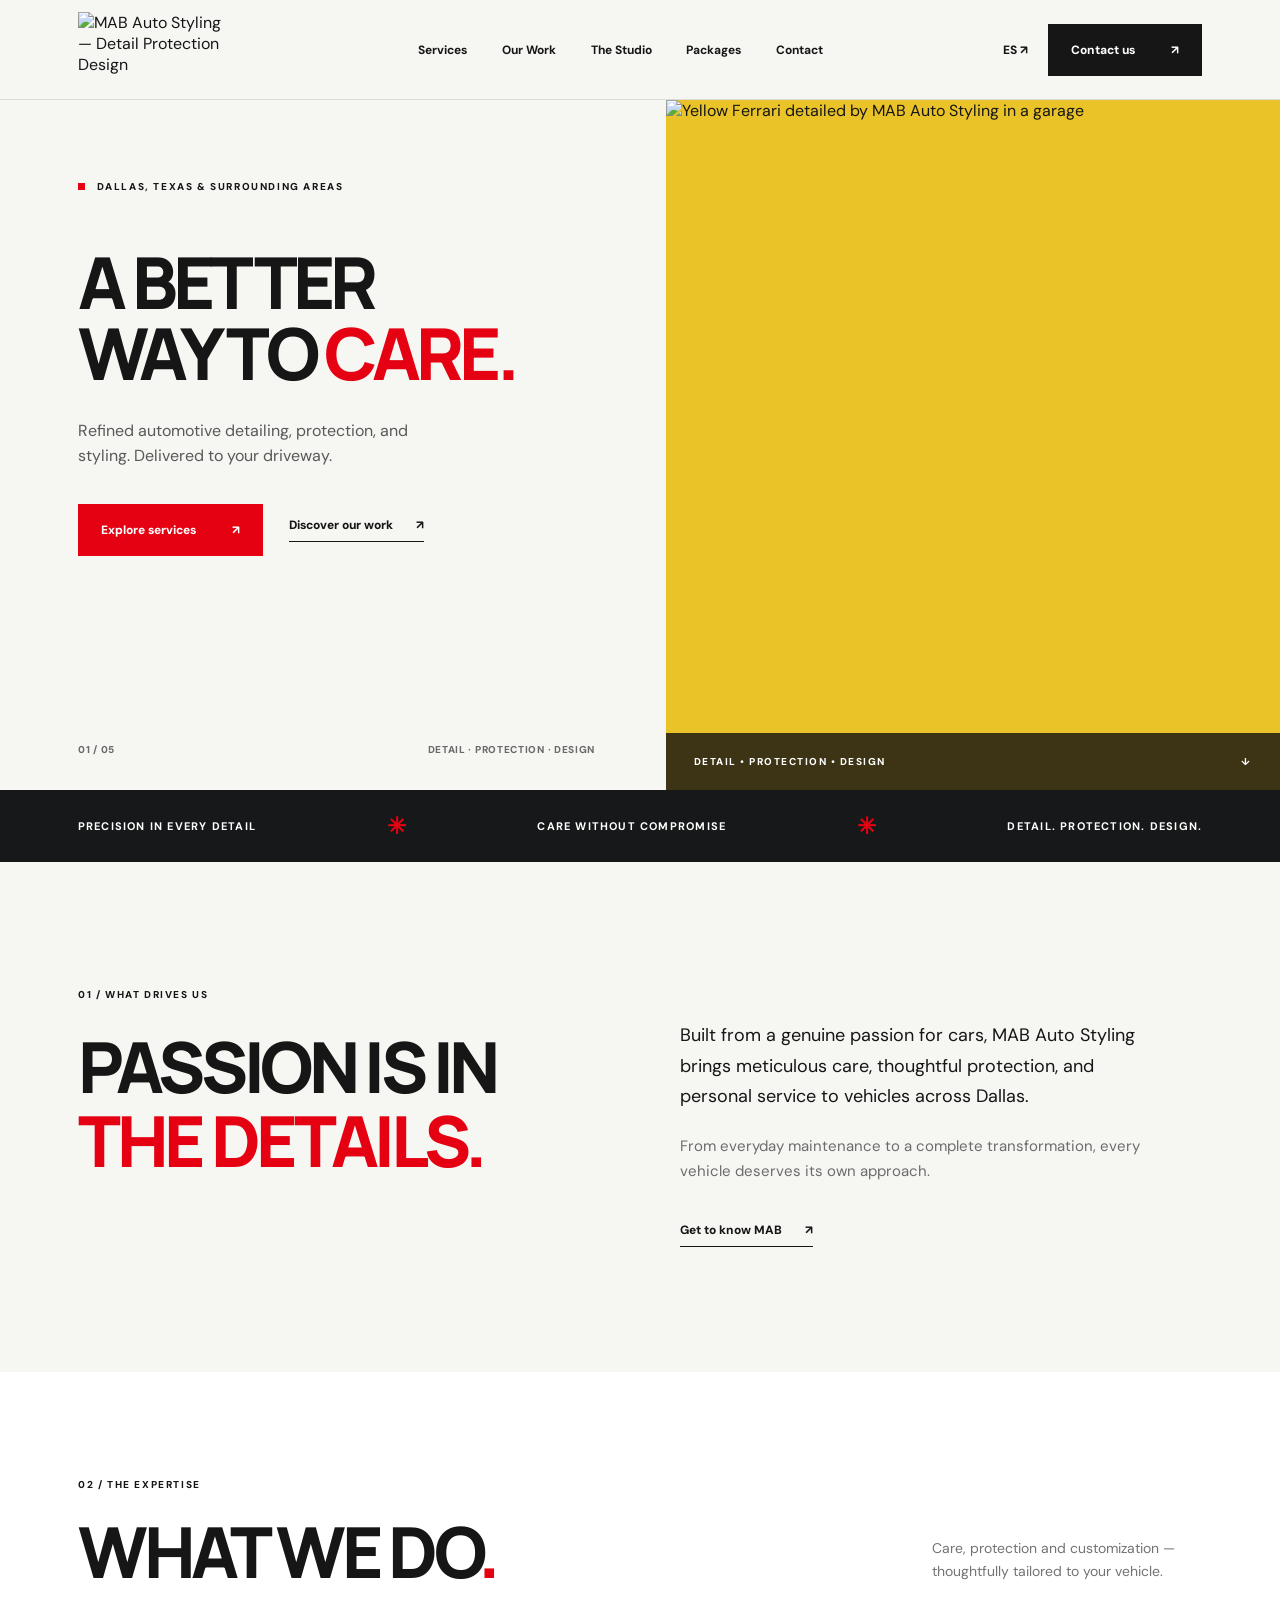
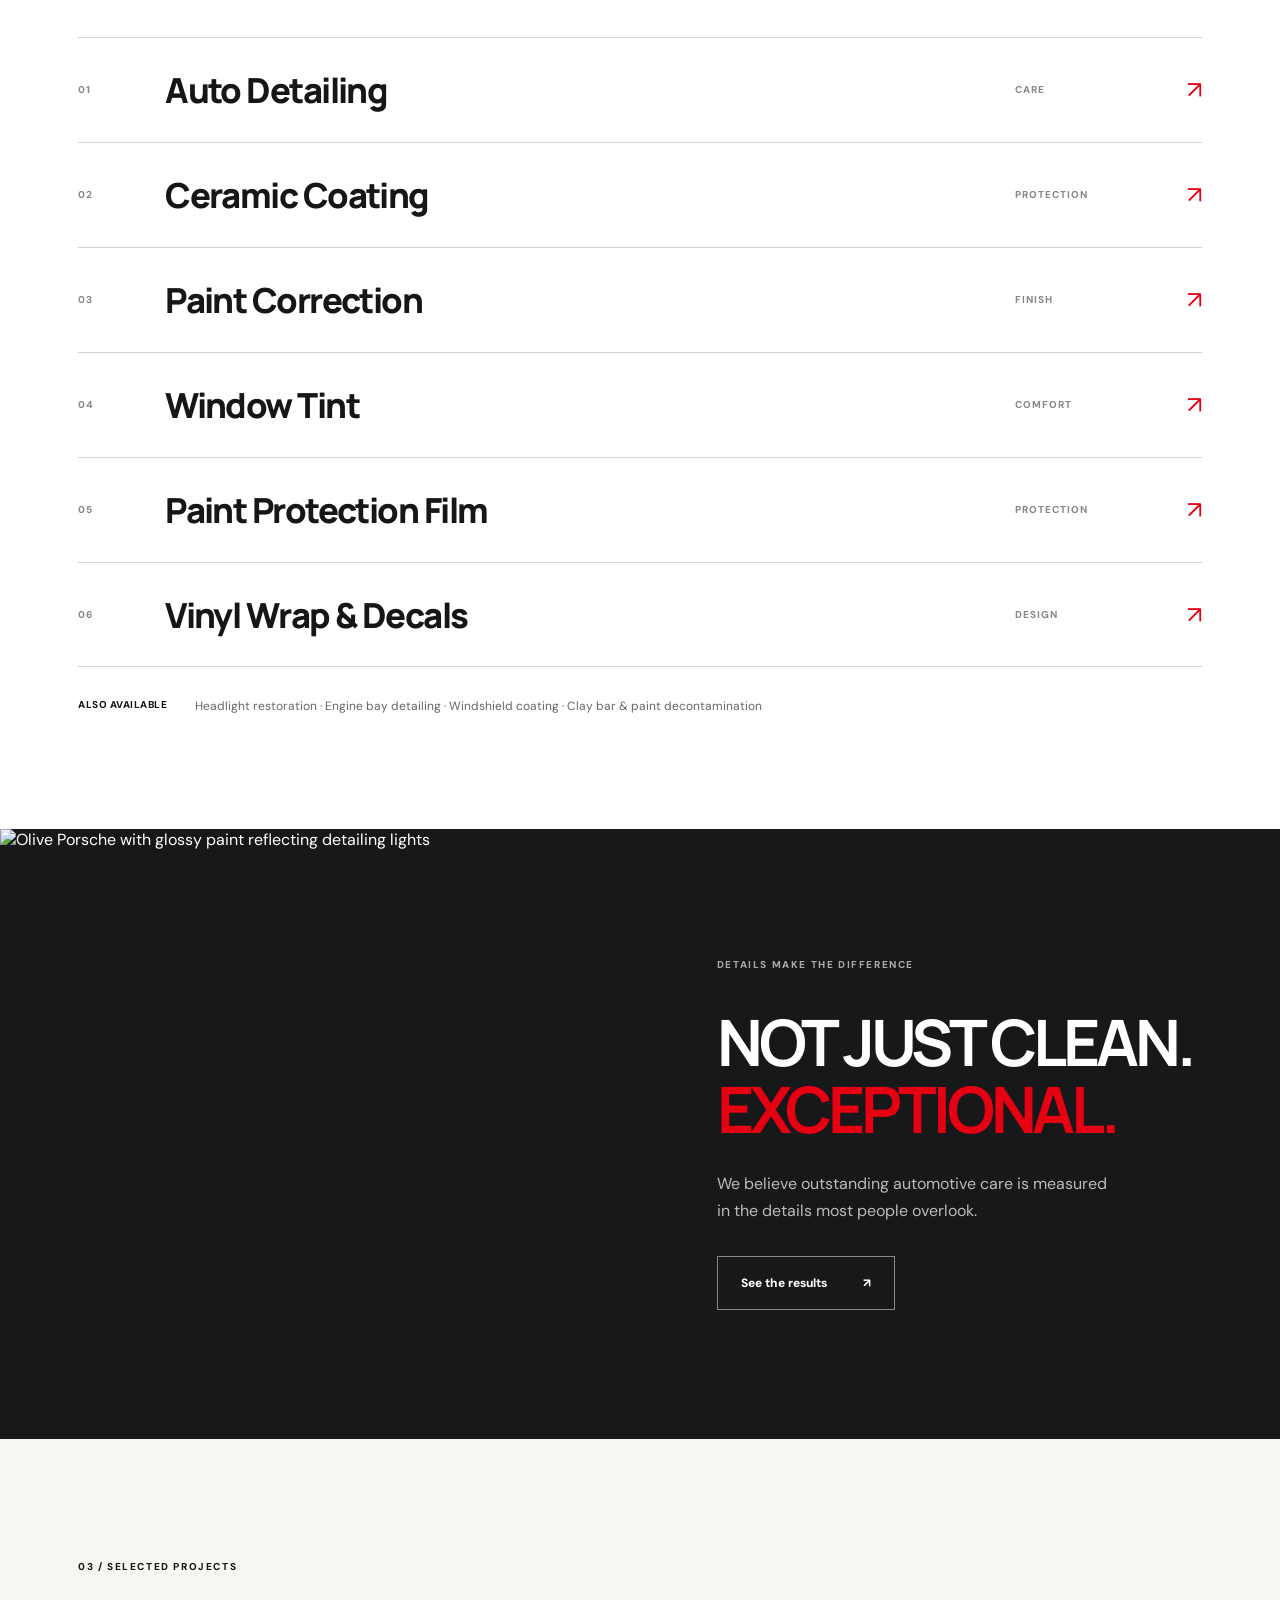
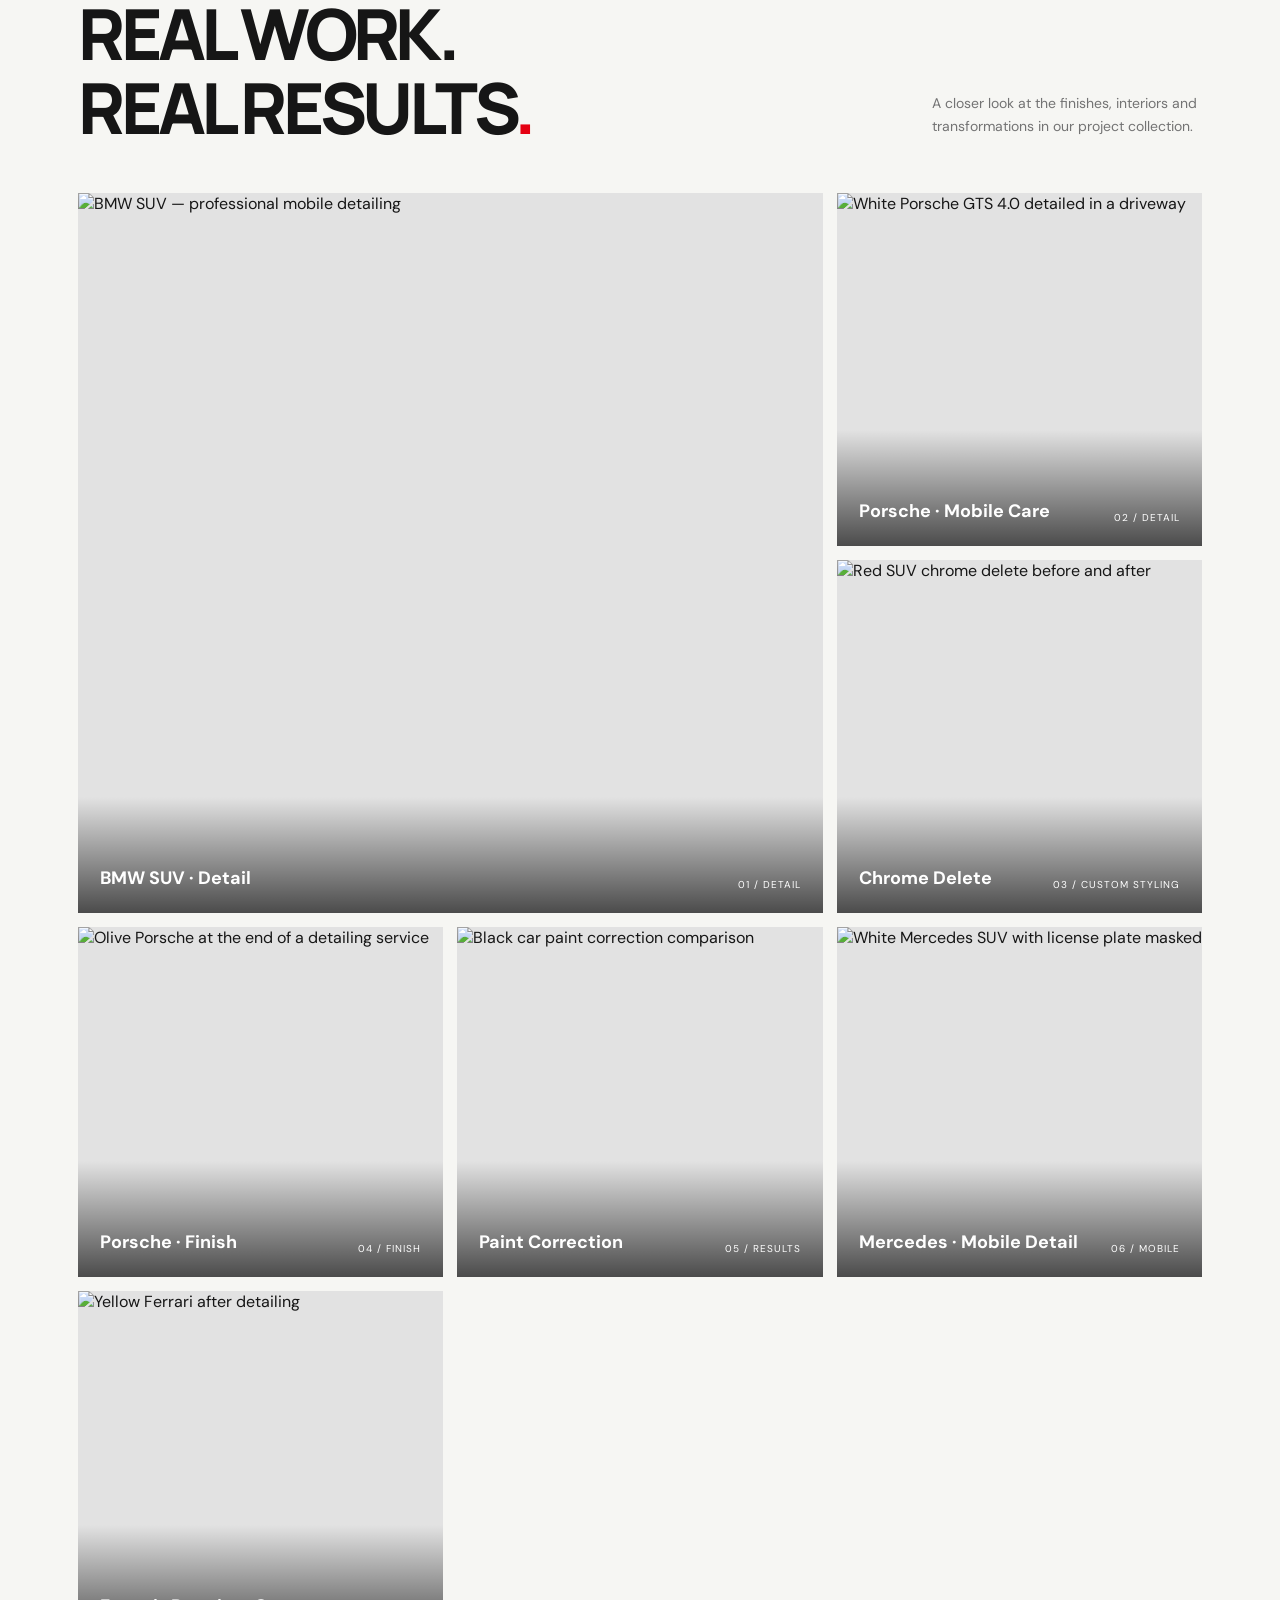
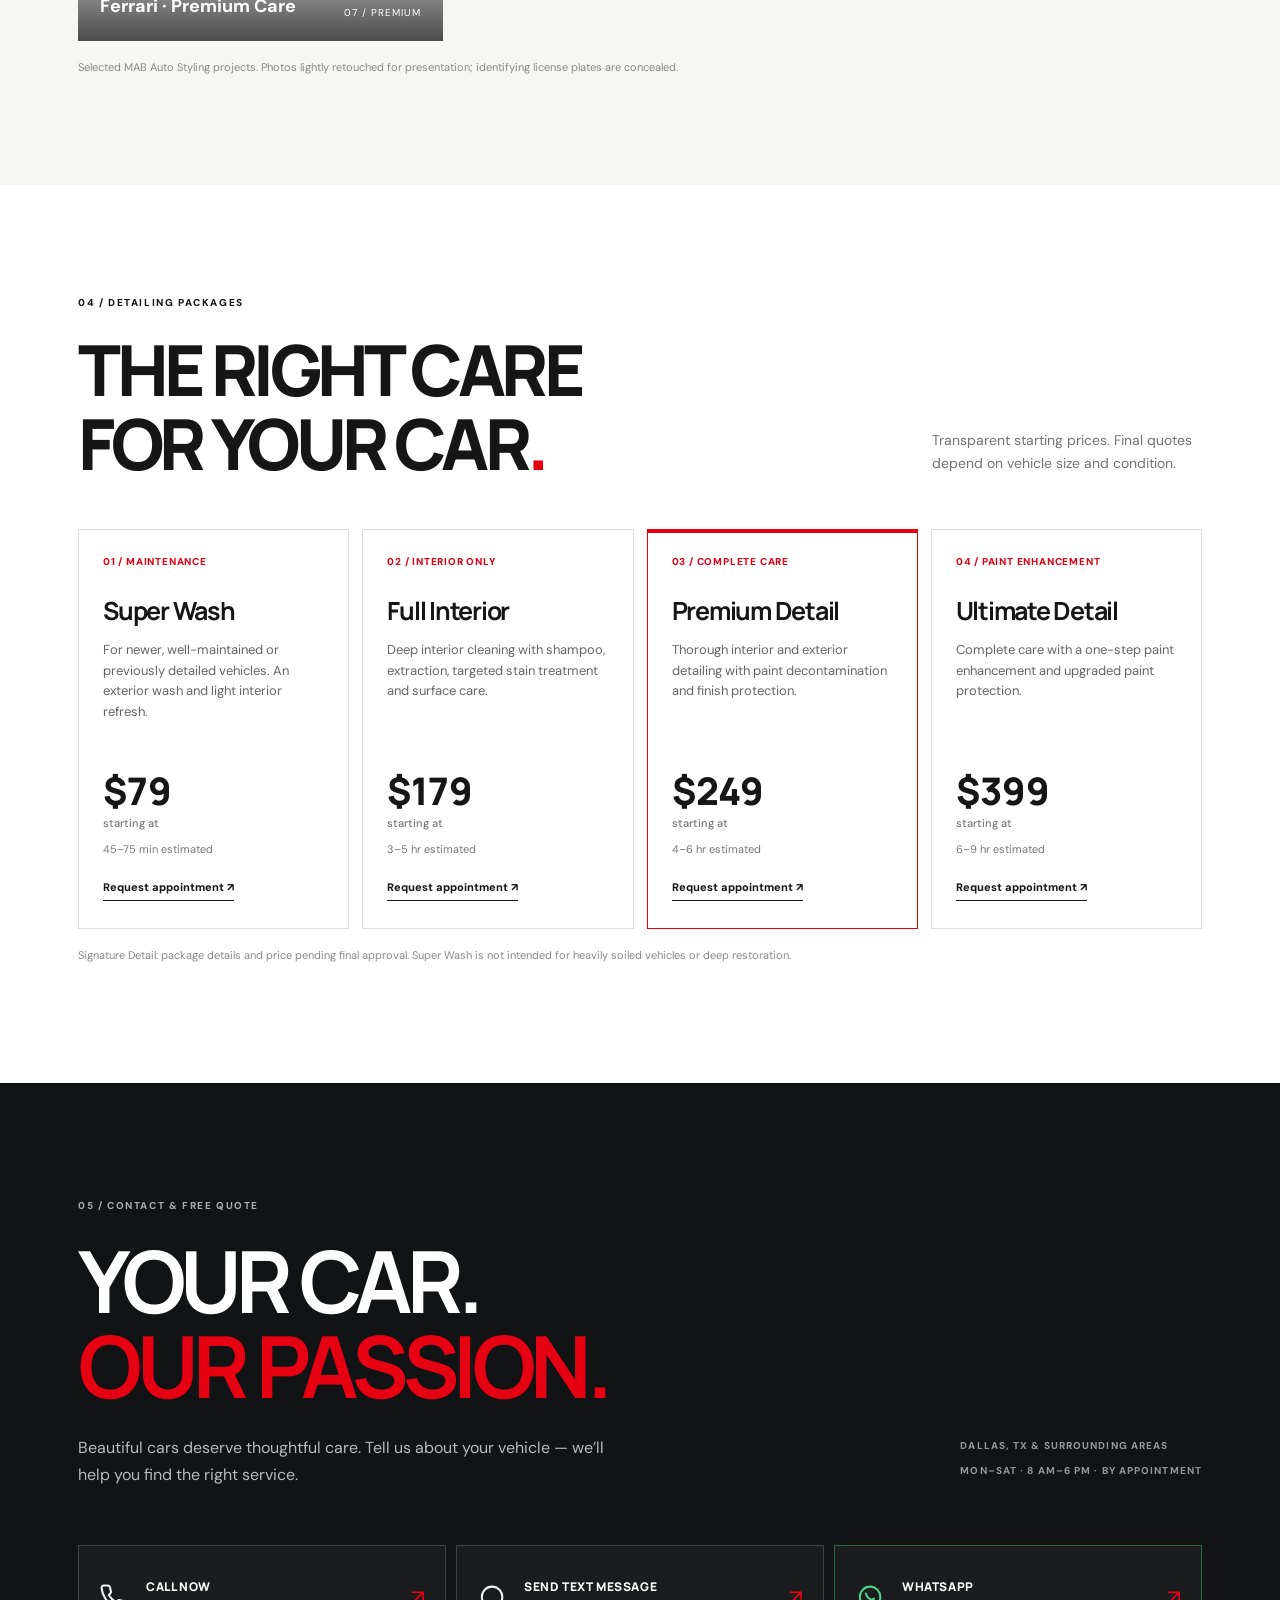
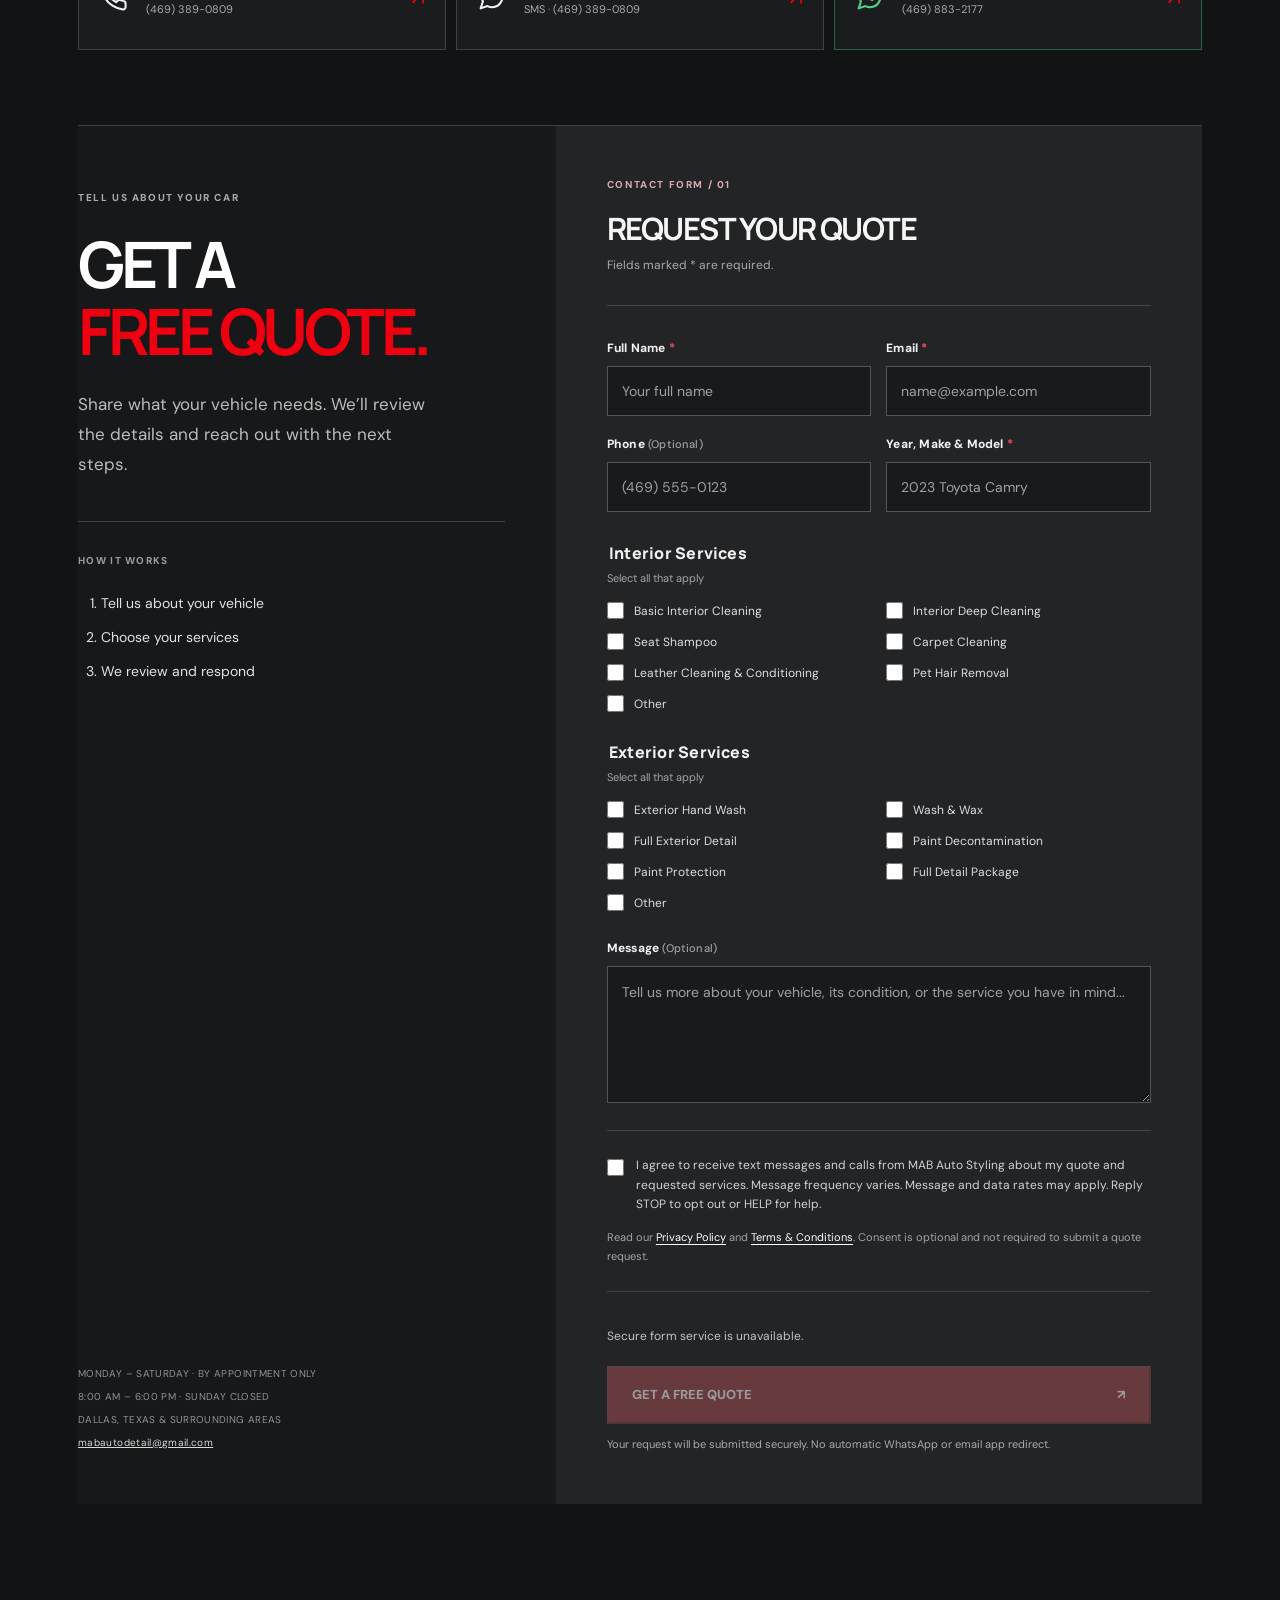
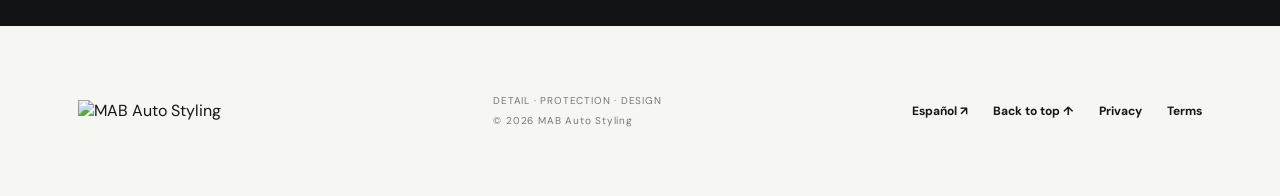
==== index.html @ 21d381a7 "Add files via upload" ====
<!DOCTYPE html>

<html lang="en">
<head>
<meta charset="utf-8"/><meta content="width=device-width,initial-scale=1" name="viewport"/>
<meta content="#f6f6f3" name="theme-color"/><meta content="Premium mobile auto detailing, ceramic coating, paint correction and automotive styling in Dallas, TX. Request a free quote from MAB Auto Styling." name="description"/>
<title>MAB Auto Styling | Mobile Auto Detailing &amp; Styling in Dallas</title>
<link href="assets/branding/mab-dark.png" rel="icon"/><link href="styles.css" rel="stylesheet"/><script defer="" src="main.js"></script>
</head>
<body>
<a class="skip-link" href="#main">Skip to content</a>

<header class="site-header" id="top"><a aria-label="MAB Auto Styling Home" class="brand" href="index.html"><img alt="MAB Auto Styling — Detail Protection Design" src="assets/branding/mab-dark.png"/></a>
<nav aria-label="Main navigation" class="desktop-nav"><a href="#services">Services</a><a href="#work">Our Work</a><a href="#about">The Studio</a><a href="#packages">Packages</a><a href="#contact">Contact</a></nav>
<div class="header-actions"><a aria-label="Ver resumen en español" class="language" href="es.html" lang="es">ES <span aria-hidden="true">↗</span></a><a class="button button-dark header-cta" href="#contact" rel="noopener" target="_blank">Contact us <span>↗</span></a><button aria-controls="mobile-menu" aria-expanded="false" aria-label="Open navigation" class="menu-toggle"><span></span><span></span></button></div>
</header>
<nav aria-label="Mobile navigation" class="mobile-nav" hidden="" id="mobile-menu"><a href="#services">Services</a><a href="#work">Our Work</a><a href="#about">The Studio</a><a href="#packages">Packages</a><a href="es.html">Español</a><a href="#contact">Contact</a></nav>
<main id="main">
<section aria-labelledby="hero-title" class="hero"><div class="hero-copy"><p class="eyebrow"><span class="red-square"></span> DALLAS, TEXAS &amp; SURROUNDING AREAS</p><h1 id="hero-title">A BETTER<br/>WAY TO <em>CARE.</em></h1><p class="hero-subtitle">Refined automotive detailing, protection, and styling. Delivered to your driveway.</p><div class="hero-buttons"><a class="button button-red" href="#services">Explore services <span>↗</span></a><a class="text-link" href="#work">Discover our work <span>↗</span></a></div><div class="hero-bottom"><span>01 / 05</span><span>DETAIL · PROTECTION · DESIGN</span></div></div><div class="hero-photo" style="background:#eac329"><img alt="Yellow Ferrari detailed by MAB Auto Styling in a garage" fetchpriority="high" src="assets/portfolio/ferrari-yellow.webp"/><div class="hero-image-label"><span>DETAIL • PROTECTION • DESIGN</span><span>↓</span></div></div></section>
<div aria-label="Detail, Protection, Design" class="marquee"><span>PRECISION IN EVERY DETAIL</span><span class="marquee-dot">✳</span><span>CARE WITHOUT COMPROMISE</span><span class="marquee-dot">✳</span><span>DETAIL. PROTECTION. DESIGN.</span></div>
<section class="intro section-container" id="about"><div><p class="eyebrow">01 / WHAT DRIVES US</p><h2>PASSION IS IN<br/><em>THE DETAILS.</em></h2></div><div class="intro-right"><p>Built from a genuine passion for cars, MAB Auto Styling brings meticulous care, thoughtful protection, and personal service to vehicles across Dallas.</p><p>From everyday maintenance to a complete transformation, every vehicle deserves its own approach.</p><a class="underlined-link" href="#contact">Get to know MAB <span>↗</span></a></div></section>
<section class="services section-container" id="services"><div class="section-heading"><div><p class="eyebrow">02 / THE EXPERTISE</p><h2>WHAT WE DO<span class="red-period">.</span></h2></div><p>Care, protection and customization — thoughtfully tailored to your vehicle.</p></div>
<div class="service-list"><a class="service-row" data-service="Auto Detailing" href="#quote"><span class="service-index">01</span><span class="service-name">Auto Detailing</span><span class="service-tag">CARE</span><span class="service-arrow">↗</span></a><a class="service-row" data-service="Ceramic Coating" href="#quote"><span class="service-index">02</span><span class="service-name">Ceramic Coating</span><span class="service-tag">PROTECTION</span><span class="service-arrow">↗</span></a><a class="service-row" data-service="Paint Correction" href="#quote"><span class="service-index">03</span><span class="service-name">Paint Correction</span><span class="service-tag">FINISH</span><span class="service-arrow">↗</span></a><a class="service-row" data-service="Window Tint" href="#quote"><span class="service-index">04</span><span class="service-name">Window Tint</span><span class="service-tag">COMFORT</span><span class="service-arrow">↗</span></a><a class="service-row" data-service="Paint Protection Film" href="#quote"><span class="service-index">05</span><span class="service-name">Paint Protection Film</span><span class="service-tag">PROTECTION</span><span class="service-arrow">↗</span></a><a class="service-row" data-service="Vinyl Wrap &amp; Decals" href="#quote"><span class="service-index">06</span><span class="service-name">Vinyl Wrap &amp; Decals</span><span class="service-tag">DESIGN</span><span class="service-arrow">↗</span></a></div><p class="service-extra">ALSO AVAILABLE <span>Headlight restoration · Engine bay detailing · Windshield coating · Clay bar &amp; paint decontamination</span></p></section>
<section class="feature-break"><div class="feature-image"><img alt="Olive Porsche with glossy paint reflecting detailing lights" loading="lazy" src="assets/portfolio/porsche-olive.webp" style="object-position:50% 56%"/></div><div class="feature-copy"><p class="eyebrow light">DETAILS MAKE THE DIFFERENCE</p><h2>NOT JUST CLEAN.<br/><em>EXCEPTIONAL.</em></h2><p>We believe outstanding automotive care is measured in the details most people overlook.</p><a class="button button-outline" href="#work">See the results <span>↗</span></a></div></section>
<section class="work section-container" id="work"><div class="section-heading"><div><p class="eyebrow">03 / SELECTED PROJECTS</p><h2>REAL WORK.<br/>REAL RESULTS<span class="red-period">.</span></h2></div><p>A closer look at the finishes, interiors and transformations in our project collection.</p></div><div class="work-grid"><figure class="work-card work-large"><img alt="BMW SUV — professional mobile detailing" decoding="async" loading="lazy" src="assets/portfolio/bmw-suv.webp"/><figcaption><strong>BMW SUV · Detail</strong><span>01 / DETAIL</span></figcaption></figure><figure class="work-card"><img alt="White Porsche GTS 4.0 detailed in a driveway" decoding="async" loading="lazy" src="assets/portfolio/porsche-white.webp"/><figcaption><strong>Porsche · Mobile Care</strong><span>02 / DETAIL</span></figcaption></figure><figure class="work-card"><img alt="Red SUV chrome delete before and after" decoding="async" loading="lazy" src="assets/portfolio/chrome-delete-before-after.webp"/><figcaption><strong>Chrome Delete</strong><span>03 / CUSTOM STYLING</span></figcaption></figure><figure class="work-card"><img alt="Olive Porsche at the end of a detailing service" decoding="async" loading="lazy" src="assets/portfolio/porsche-olive.webp"/><figcaption><strong>Porsche · Finish</strong><span>04 / FINISH</span></figcaption></figure><figure class="work-card"><img alt="Black car paint correction comparison" decoding="async" loading="lazy" src="assets/portfolio/paint-correction-before-after.webp"/><figcaption><strong>Paint Correction</strong><span>05 / RESULTS</span></figcaption></figure><figure class="work-card"><img alt="White Mercedes SUV with license plate masked" decoding="async" loading="lazy" src="assets/portfolio/mercedes-white.webp"/><figcaption><strong>Mercedes · Mobile Detail</strong><span>06 / MOBILE</span></figcaption></figure><figure class="work-card"><img alt="Yellow Ferrari after detailing" decoding="async" loading="lazy" src="assets/portfolio/ferrari-yellow.webp"/><figcaption><strong>Ferrari · Premium Care</strong><span>07 / PREMIUM</span></figcaption></figure></div><p class="gallery-note">Selected MAB Auto Styling projects. Photos lightly retouched for presentation; identifying license plates are concealed.</p></section>
<section class="packages section-container" id="packages"><div class="section-heading"><div><p class="eyebrow">04 / DETAILING PACKAGES</p><h2>THE RIGHT CARE<br/>FOR YOUR CAR<span class="red-period">.</span></h2></div><p>Transparent starting prices. Final quotes depend on vehicle size and condition.</p></div><div class="package-grid"><article class="package"><span class="package-number">01 / MAINTENANCE</span><h3>Super Wash</h3><p>For newer, well-maintained or previously detailed vehicles. An exterior wash and light interior refresh.</p><div class="package-price">$79 <small>starting at</small></div><span class="package-time">45–75 min estimated</span><a class="package-link" data-service="Super Wash" href="#quote">Request appointment ↗</a></article><article class="package"><span class="package-number">02 / INTERIOR ONLY</span><h3>Full Interior</h3><p>Deep interior cleaning with shampoo, extraction, targeted stain treatment and surface care.</p><div class="package-price">$179 <small>starting at</small></div><span class="package-time">3–5 hr estimated</span><a class="package-link" data-service="Full Interior" href="#quote">Request appointment ↗</a></article><article class="package featured"><span class="package-number">03 / COMPLETE CARE</span><h3>Premium Detail</h3><p>Thorough interior and exterior detailing with paint decontamination and finish protection.</p><div class="package-price">$249 <small>starting at</small></div><span class="package-time">4–6 hr estimated</span><a class="package-link" data-service="Premium Detail" href="#quote">Request appointment ↗</a></article><article class="package"><span class="package-number">04 / PAINT ENHANCEMENT</span><h3>Ultimate Detail</h3><p>Complete care with a one-step paint enhancement and upgraded paint protection.</p><div class="package-price">$399 <small>starting at</small></div><span class="package-time">6–9 hr estimated</span><a class="package-link" data-service="Ultimate Detail" href="#quote">Request appointment ↗</a></article></div><p class="package-note">Signature Detail: package details and price pending final approval. Super Wash is not intended for heavily soiled vehicles or deep restoration.</p></section>

<section aria-labelledby="contact-title" class="contact" id="contact">
<div class="section-container contact-section">
<div class="contact-heading">
<div>
<p class="eyebrow light">05 / CONTACT &amp; FREE QUOTE</p>
<h2 id="contact-title">YOUR CAR.<br/><em>OUR PASSION.</em></h2>
<p>Beautiful cars deserve thoughtful care. Tell us about your vehicle — we’ll help you find the right service.</p>
</div>
<div class="contact-info-line"><span>DALLAS, TX &amp; SURROUNDING AREAS</span><span>MON–SAT · 8 AM–6 PM · BY APPOINTMENT</span></div>
</div>
<div aria-label="Direct contact options" class="contact-ways">
<a aria-label="Call MAB Auto Styling at 469 389 0809" class="contact-method" href="tel:+14693890809">
<svg aria-hidden="true" viewbox="0 0 24 24"><path d="M22 16.9v3a2 2 0 0 1-2.2 2 19.8 19.8 0 0 1-8.6-3.1 19.4 19.4 0 0 1-6-6 19.8 19.8 0 0 1-3.1-8.7A2 2 0 0 1 4.1 2h3a2 2 0 0 1 2 1.7c.13.96.37 1.9.72 2.79a2 2 0 0 1-.45 2.11L8.1 9.9a16 16 0 0 0 6 6l1.3-1.27a2 2 0 0 1 2.1-.46c.9.35 1.83.6 2.79.72a2 2 0 0 1 1.71 2Z"></path></svg>
<span><strong>CALL NOW</strong><small>(469) 389-0809</small></span><b aria-hidden="true">↗</b>
</a>
<a aria-label="Send an SMS to MAB Auto Styling at 469 389 0809" class="contact-method" href="sms:+14693890809">
<svg aria-hidden="true" viewbox="0 0 24 24"><path d="M21 11.5a8.4 8.4 0 0 1-.9 3.8 8.5 8.5 0 0 1-7.6 4.7 8.4 8.4 0 0 1-3.8-.9L3 21l1.9-5.7A8.4 8.4 0 0 1 4 11.5a8.5 8.5 0 0 1 8.5-8.5H13a8.5 8.5 0 0 1 8 8.5Z"></path></svg>
<span><strong>SEND TEXT MESSAGE</strong><small>SMS · (469) 389-0809</small></span><b aria-hidden="true">↗</b>
</a>
<a aria-label="Message MAB Auto Styling on WhatsApp" class="contact-method whatsapp-method" href="https://wa.me/14698832177" rel="noopener noreferrer" target="_blank">
<svg aria-hidden="true" viewbox="0 0 24 24"><path d="M21 11.5a8.4 8.4 0 0 1-.9 3.8 8.5 8.5 0 0 1-7.6 4.7 8.4 8.4 0 0 1-3.8-.9L3 21l1.9-5.7A8.4 8.4 0 0 1 4 11.5a8.5 8.5 0 0 1 8.5-8.5H13a8.5 8.5 0 0 1 8 8.5Z"></path><path d="M9 8.7c.6 2.7 2.6 4.7 5.3 5.3l1.4-1.1"></path></svg>
<span><strong>WHATSAPP</strong><small>(469) 883-2177</small></span><b aria-hidden="true">↗</b>
</a>
</div>
<div class="quote-layout" id="quote">
<aside class="quote-aside">
<p class="eyebrow light">TELL US ABOUT YOUR CAR</p>
<h3>GET A<br/><em>FREE QUOTE.</em></h3>
<p>Share what your vehicle needs. We’ll review the details and reach out with the next steps.</p>
<div class="quote-divider"></div>
<p class="quote-small-label">HOW IT WORKS</p>
<ol class="quote-steps"><li>Tell us about your vehicle</li><li>Choose your services</li><li>We review and respond</li></ol>
<div class="quote-business">
<span>MONDAY – SATURDAY · BY APPOINTMENT ONLY</span>
<span>8:00 AM – 6:00 PM · SUNDAY CLOSED</span>
<span>DALLAS, TEXAS &amp; SURROUNDING AREAS</span>
<a href="mailto:mabautodetail@gmail.com">mabautodetail@gmail.com</a>
</div>
</aside>
<div class="quote-form-panel">
<div class="quote-form-head"><p class="eyebrow">CONTACT FORM / 01</p><h3>REQUEST YOUR QUOTE</h3><p>Fields marked * are required.</p></div>
<form id="quote-form" novalidate="">
<div aria-hidden="true" class="quote-honeypot"><label for="website-fax">Fax / Leave blank</label><input autocomplete="off" id="website-fax" name="websiteFax" tabindex="-1" type="text"/></div>
<div class="form-grid">
<div class="form-field"><label for="fullName">Full Name <span>*</span></label><input autocomplete="name" id="fullName" maxlength="100" name="fullName" placeholder="Your full name" required="" type="text"/></div>
<div class="form-field"><label for="email">Email <span>*</span></label><input autocomplete="email" id="email" maxlength="254" name="email" placeholder="name@example.com" required="" type="email"/></div>
<div class="form-field"><label for="phone">Phone <span class="optional">(Optional)</span></label><input autocomplete="tel" id="phone" inputmode="tel" maxlength="30" name="phone" placeholder="(469) 555-0123" type="tel"/></div>
<div class="form-field"><label for="vehicle">Year, Make &amp; Model <span>*</span></label><input id="vehicle" maxlength="120" name="vehicle" placeholder="2023 Toyota Camry" required="" type="text"/></div>
</div>
<fieldset class="service-fieldset"><legend>Interior Services</legend><p class="checkbox-hint">Select all that apply</p>
<div class="check-grid">
<label><input name="interiorServices" type="checkbox" value="Basic Interior Cleaning"/><span>Basic Interior Cleaning</span></label>
<label><input name="interiorServices" type="checkbox" value="Interior Deep Cleaning"/><span>Interior Deep Cleaning</span></label>
<label><input name="interiorServices" type="checkbox" value="Seat Shampoo"/><span>Seat Shampoo</span></label>
<label><input name="interiorServices" type="checkbox" value="Carpet Cleaning"/><span>Carpet Cleaning</span></label>
<label><input name="interiorServices" type="checkbox" value="Leather Cleaning &amp; Conditioning"/><span>Leather Cleaning &amp; Conditioning</span></label>
<label><input name="interiorServices" type="checkbox" value="Pet Hair Removal"/><span>Pet Hair Removal</span></label>
<label><input name="interiorServices" type="checkbox" value="Other"/><span>Other</span></label>
</div>
</fieldset>
<fieldset class="service-fieldset"><legend>Exterior Services</legend><p class="checkbox-hint">Select all that apply</p>
<div class="check-grid">
<label><input name="exteriorServices" type="checkbox" value="Exterior Hand Wash"/><span>Exterior Hand Wash</span></label>
<label><input name="exteriorServices" type="checkbox" value="Wash &amp; Wax"/><span>Wash &amp; Wax</span></label>
<label><input name="exteriorServices" type="checkbox" value="Full Exterior Detail"/><span>Full Exterior Detail</span></label>
<label><input name="exteriorServices" type="checkbox" value="Paint Decontamination"/><span>Paint Decontamination</span></label>
<label><input name="exteriorServices" type="checkbox" value="Paint Protection"/><span>Paint Protection</span></label>
<label><input name="exteriorServices" type="checkbox" value="Full Detail Package"/><span>Full Detail Package</span></label>
<label><input name="exteriorServices" type="checkbox" value="Other"/><span>Other</span></label>
</div>
</fieldset>
<div class="form-field message-field"><label for="message">Message <span class="optional">(Optional)</span></label><textarea id="message" maxlength="2000" name="message" placeholder="Tell us more about your vehicle, its condition, or the service you have in mind..." rows="5"></textarea></div>
<label class="consent-row"><input id="smsConsent" name="smsConsent" type="checkbox" value="true"/><span>I agree to receive text messages and calls from MAB Auto Styling about my quote and requested services. Message frequency varies. Message and data rates may apply. Reply STOP to opt out or HELP for help.</span></label>
<p class="legal-links">Read our <a href="privacy.html" rel="noopener" target="_blank">Privacy Policy</a> and <a href="terms.html" rel="noopener" target="_blank">Terms &amp; Conditions</a>. Consent is optional and not required to submit a quote request.</p>
<div class="challenge-wrap"><div aria-label="Bot protection challenge" id="turnstile-widget"></div><p class="challenge-info" id="turnstile-status" role="status">Checking secure form availability…</p></div>
<div aria-live="polite" class="quote-status" hidden="" id="quote-status" role="status"></div>
<button class="button button-red quote-submit" disabled="" id="quote-submit" type="submit">GET A FREE QUOTE <span aria-hidden="true">↗</span></button>
<p class="submit-note">Your request will be submitted securely. No automatic WhatsApp or email app redirect.</p>
</form>
</div>
</div>
</div>
</section>
<div aria-label="Quick contact options" class="mobile-contact-bar"><a href="tel:+14693890809">☎ CALL</a><a href="sms:+14693890809">✉ TEXT</a><a href="https://wa.me/14698832177" rel="noopener noreferrer" target="_blank">◉ WHATSAPP</a></div>

</main>
<footer class="footer section-container"><img alt="MAB Auto Styling" src="assets/branding/mab-dark.png"/><div><span>DETAIL · PROTECTION · DESIGN</span><span>© <span id="year">2026</span> MAB Auto Styling</span></div><div class="footer-links"><a href="es.html">Español ↗</a><a href="#top">Back to top ↑</a><a href="privacy.html">Privacy</a><a href="terms.html">Terms</a></div></footer>
<script defer="" src="quote.js"></script></body></html>
---- styles.css ----
@import url('https://fonts.googleapis.com/css2?family=DM+Sans:wght@400;500;600;700&family=Manrope:wght@400;500;600;700;800&display=swap');
:root{--paper:#f6f6f3;--white:#fff;--ink:#161616;--mid:#686868;--line:#dbdbd7;--red:#e50012;--dark:#101113}*{box-sizing:border-box}html{scroll-behavior:smooth}body{margin:0;background:var(--paper);color:var(--ink);font-family:'DM Sans',Arial,sans-serif;-webkit-font-smoothing:antialiased}a{color:inherit;text-decoration:none}button{font:inherit}img{display:block;max-width:100%}h1,h2,h3,p,figure{margin:0}h1,h2,h3{font-family:Manrope,Arial,sans-serif;letter-spacing:-.065em}h1 em,h2 em{font-style:normal;color:var(--red)}.section-container{padding-left:clamp(22px,6.1vw,110px);padding-right:clamp(22px,6.1vw,110px)}.skip-link{position:absolute;top:-100px;z-index:200;background:white;padding:15px}.skip-link:focus{top:5px}.preview-notice{display:flex;justify-content:center;gap:16px;background:#202124;color:#fff;padding:9px 35px;font-size:11px;letter-spacing:.05em;text-align:center}.preview-notice button{border:0;background:transparent;color:#fff;font-size:18px;cursor:pointer}.site-header{height:100px;display:flex;justify-content:space-between;align-items:center;padding:0 clamp(22px,6.1vw,110px);border-bottom:1px solid var(--line);gap:25px;background:var(--paper);position:relative;z-index:20}.brand{width:160px;flex-shrink:0}.brand img{width:100%;height:75px;object-fit:contain}.desktop-nav{display:flex;align-items:center;gap:clamp(16px,2.7vw,45px);font-size:12px;font-weight:700}.desktop-nav a:hover,.language:hover,.text-link:hover,.footer a:hover{color:var(--red)}.header-actions{display:flex;align-items:center;gap:20px}.language{font-size:12px;font-weight:800}.button{display:inline-flex;align-items:center;justify-content:space-between;gap:36px;padding:18px 23px;font-size:12px;font-weight:800;transition:background .25s,transform .25s}.button:hover{transform:translateY(-2px)}.button-dark{background:var(--ink);color:#fff}.button-dark:hover{background:#3e3e3e}.button-red{background:var(--red);color:white}.button-red:hover{background:#b9000c}.button-outline{color:#fff;border:1px solid #888}.button-outline:hover{background:#fff;color:var(--ink)}.menu-toggle{display:none;border:0;background:transparent;width:40px;padding:10px;cursor:pointer}.menu-toggle span{display:block;height:2px;background:var(--ink);margin:5px 0}.mobile-nav{position:absolute;z-index:19;left:0;right:0;background:var(--paper);border-bottom:1px solid var(--line);padding:20px 6%;box-shadow:0 12px 20px #0001}.mobile-nav:not([hidden]){display:flex;flex-direction:column;gap:22px}.mobile-nav a{font-weight:700;font-size:17px}.eyebrow{font-size:10px;font-weight:800;letter-spacing:.16em;line-height:1.6}.red-square{display:inline-block;width:7px;height:7px;background:var(--red);margin-right:8px}.hero{display:grid;grid-template-columns:52% 48%;min-height:690px}.hero-copy{padding:clamp(48px,6.2vw,116px) clamp(22px,5.5vw,105px) 34px clamp(22px,6.1vw,110px);display:flex;flex-direction:column;align-items:flex-start}.hero h1{font-size:clamp(53px,5.6vw,108px);font-weight:800;line-height:.99;margin-top:52px;white-space:nowrap}.hero-subtitle{font-size:clamp(15px,1.25vw,19px);color:#585858;line-height:1.55;max-width:385px;margin-top:30px}.hero-buttons{display:flex;align-items:center;gap:26px;margin-top:35px}.text-link,.underlined-link{font-size:12px;font-weight:800;border-bottom:1px solid var(--ink);padding-bottom:8px;white-space:nowrap}.text-link span,.underlined-link span{margin-left:20px}.hero-bottom{display:flex;justify-content:space-between;align-items:center;width:100%;gap:15px;color:#6a6a6a;font-size:10px;font-weight:800;letter-spacing:.07em;margin-top:auto;padding-top:65px}.hero-photo{position:relative;min-height:690px;overflow:hidden;background:#e87005}.hero-photo img{width:100%;height:100%;position:absolute;inset:0;object-fit:cover;object-position:50% 49%}.hero-image-label{position:absolute;bottom:0;left:0;right:0;background:#111c;color:#fff;display:flex;justify-content:space-between;padding:22px 28px;font-size:10px;font-weight:800;letter-spacing:.15em}.marquee{display:flex;justify-content:space-around;align-items:center;gap:25px;background:#171819;color:white;padding:21px 25px;font-size:11px;font-weight:700;letter-spacing:.11em;white-space:nowrap;overflow:hidden}.marquee-dot{color:var(--red);font-size:23px}.intro{padding-top:125px;padding-bottom:125px;display:grid;grid-template-columns:1fr 1fr;gap:80px}.intro h2,.section-heading h2,.spanish-text h2{font-weight:800;line-height:1.05;font-size:clamp(44px,5.5vw,88px);margin-top:27px}.intro-right{padding-top:33px;max-width:490px}.intro-right p{font-size:18px;line-height:1.7;margin-bottom:22px}.intro-right p+p{font-size:15px;color:#6c6c6c}.underlined-link{display:inline-block;margin-top:15px}.services{padding-top:105px;padding-bottom:115px;background:#fff}.section-heading{display:flex;justify-content:space-between;gap:50px;align-items:end;margin-bottom:48px}.section-heading h2{margin-top:22px}.section-heading>p{width:270px;line-height:1.65;color:#737373;font-size:14px;padding-bottom:6px}.red-period{color:var(--red)}.service-row{display:grid;grid-template-columns:75px 1fr 140px 35px;align-items:center;border-top:1px solid #d2d2d2;min-height:105px;gap:12px;transition:padding .2s,background .2s}.service-row:last-child{border-bottom:1px solid #d2d2d2}.service-row:hover{padding-left:15px;background:#f8f8f7}.service-index,.service-tag{font-size:10px;font-weight:800;letter-spacing:.1em;color:#888}.service-name{font-family:Manrope,sans-serif;font-size:clamp(22px,2.7vw,44px);letter-spacing:-.045em;font-weight:800}.service-arrow{font-size:24px;text-align:right;color:var(--red)}.service-extra{display:flex;gap:28px;flex-wrap:wrap;margin-top:31px;font-size:10px;letter-spacing:.05em;font-weight:800}.service-extra span{font-weight:400;font-size:12px;color:#666;letter-spacing:0}.feature-break{display:grid;grid-template-columns:1fr 1fr;background:#171819;color:#fff;min-height:610px}.feature-image{position:relative;min-height:600px;overflow:hidden}.feature-image img{position:absolute;inset:0;width:100%;height:100%;object-fit:cover;object-position:50% 47%}.feature-copy{padding:80px clamp(28px,6vw,110px);display:flex;flex-direction:column;justify-content:center;align-items:flex-start}.light{color:#aaa}.feature-copy h2,.contact h2{font-size:clamp(42px,5vw,82px);line-height:1.04;margin-top:36px}.feature-copy p:not(.eyebrow){font-size:16px;line-height:1.7;max-width:400px;margin:27px 0 32px;color:#bbb}.work{padding-top:120px;padding-bottom:110px}.work-grid{display:grid;grid-template-columns:1.3fr 1fr;gap:22px}.work-card{position:relative;min-height:300px;background:#e2e2e2;overflow:hidden}.work-card.work-large{grid-row:span 2;min-height:650px}.work-card img{height:100%;width:100%;position:absolute;inset:0;object-fit:cover;transition:transform .45s}.work-card:hover img{transform:scale(1.04)}.work-card figcaption{position:absolute;bottom:0;left:0;right:0;background:linear-gradient(transparent,#000a);padding:70px 22px 22px;display:flex;justify-content:space-between;gap:12px;align-items:end;color:white;font-size:12px}.work-card figcaption strong{font-size:18px}.work-card figcaption span{font-size:10px;letter-spacing:.1em}.gallery-note,.package-note{color:#888;font-size:11px;margin-top:18px;line-height:1.5}.packages{background:#fff;padding-top:110px;padding-bottom:120px}.package-grid{display:grid;grid-template-columns:repeat(4,1fr);gap:13px}.package{border:1px solid #dededb;padding:25px 24px 27px;display:flex;flex-direction:column;min-height:400px}.package.featured{border-color:var(--red);border-top:4px solid var(--red);padding-top:22px}.package-number{font-size:10px;font-weight:800;letter-spacing:.08em;color:var(--red)}.package h3{font-size:25px;line-height:1.2;letter-spacing:-.05em;margin-top:28px}.package>p{margin-top:14px;font-size:13px;line-height:1.6;color:#666}.package-price{font-family:Manrope,sans-serif;font-weight:800;font-size:38px;margin-top:auto;padding-top:30px}.package-price small{font-family:'DM Sans',sans-serif;font-weight:500;font-size:11px;display:block;letter-spacing:0;color:#777}.package-time{font-size:11px;color:#777;margin-top:12px}.package-link{display:inline-block;align-self:start;font-size:11px;font-weight:800;border-bottom:1px solid currentColor;margin-top:24px;padding-bottom:6px}.package-link:hover{color:var(--red)}.contact{background:#121314;color:white}.contact-inner{display:grid;grid-template-columns:1.45fr .55fr;gap:80px;padding-top:120px;padding-bottom:125px}.contact h2{margin-top:25px}.contact-inner>div:first-child>p:not(.eyebrow){font-size:15px;max-width:460px;line-height:1.7;color:#b7b7b7;margin-top:25px;margin-bottom:30px}.contact-details{display:flex;flex-direction:column;justify-content:center;gap:37px}.contact-details>div{border-top:1px solid #454545;padding-top:17px;display:flex;flex-direction:column;gap:7px}.contact-details span{font-size:10px;letter-spacing:.15em;color:#9a9a9a;font-weight:800;margin-bottom:6px}.contact-details strong{font-size:18px}.contact-details small,.contact-details a{font-size:13px;color:#c7c7c7}.contact-details a:hover{color:white;text-decoration:underline}.footer{min-height:170px;display:flex;align-items:center;justify-content:space-between;gap:25px}.footer>img{width:165px}.footer>div:not(.footer-links){display:flex;flex-direction:column;gap:7px;font-size:10px;letter-spacing:.08em;color:#777}.footer-links{display:flex;gap:25px;font-size:12px;font-weight:700}.spanish-hero{padding-top:110px;padding-bottom:115px}.spanish-hero h1{font-size:clamp(48px,7.2vw,112px);line-height:1.04;margin:35px 0 28px}.spanish-hero>p:not(.eyebrow){max-width:670px;font-size:20px;line-height:1.6;color:#666;margin-bottom:30px}.spanish-main{display:grid;grid-template-columns:1fr 1fr;background:#fff;gap:70px;padding-top:100px;padding-bottom:100px}.spanish-photo{position:relative;min-height:620px}.spanish-photo img{position:absolute;inset:0;width:100%;height:100%;object-fit:cover}.spanish-text{align-self:center}.spanish-text p:not(.eyebrow){font-size:16px;color:#666;line-height:1.8;margin-top:24px}.spanish-offer{padding-top:95px;padding-bottom:110px}.spanish-price-list{margin:35px 0}.spanish-price-list>div{display:flex;justify-content:space-between;gap:20px;padding:22px 0;border-top:1px solid var(--line);font-size:19px}.spanish-price-list>div:last-child{border-bottom:1px solid var(--line)}.spanish-offer>p:last-child{font-size:13px;color:#777}
@media(min-width:1450px){.hero{min-height:770px}.hero-photo{min-height:770px}}
@media(max-width:1100px){.desktop-nav{gap:16px}.package-grid{grid-template-columns:repeat(2,1fr)}.hero h1{font-size:clamp(48px,5.7vw,78px)}.hero{min-height:610px}.hero-photo{min-height:610px}.hero-copy{padding-right:25px}.marquee span:nth-last-child(-n+2){display:none}}
@media(max-width:800px){.site-header{height:76px}.brand{width:130px}.brand img{height:60px}.desktop-nav,.header-cta{display:none}.menu-toggle{display:block}.hero{grid-template-columns:1fr}.hero-copy{padding:62px 22px 35px;min-height:520px}.hero h1{font-size:clamp(50px,10vw,86px);margin-top:40px}.hero-photo{min-height:520px}.hero-photo img{object-position:center 50%}.hero-bottom{padding-top:40px}.intro,.spanish-main{grid-template-columns:1fr;gap:30px;padding-top:80px;padding-bottom:85px}.intro-right{padding-top:0}.section-heading{align-items:start;flex-direction:column;gap:20px}.section-heading>p{width:auto}.services,.packages,.work{padding-top:78px;padding-bottom:85px}.service-row{grid-template-columns:40px 1fr 24px;min-height:87px}.service-tag{display:none}.feature-break{grid-template-columns:1fr}.feature-image{min-height:490px}.feature-copy{padding:70px 24px}.work-card.work-large{min-height:520px}.contact-inner{grid-template-columns:1fr;padding-top:85px;padding-bottom:90px;gap:55px}.contact-details{display:grid;grid-template-columns:repeat(2,1fr)}.spanish-photo{min-height:490px}.footer{padding-top:25px;padding-bottom:25px;flex-wrap:wrap}.spanish-hero{padding-top:80px;padding-bottom:80px}}
@media(max-width:560px){.preview-notice{font-size:9px;padding:8px 12px}.hero-copy{min-height:470px}.hero h1{font-size:clamp(43px,12.2vw,64px)}.hero-buttons{align-items:flex-start;flex-direction:column;gap:22px}.hero-photo{min-height:450px}.hero-bottom{font-size:9px}.intro h2,.section-heading h2{font-size:45px}.intro-right p{font-size:16px}.work-grid{grid-template-columns:1fr}.work-card.work-large{grid-row:span 1;min-height:420px}.work-card{min-height:330px}.package-grid{grid-template-columns:1fr}.package{min-height:340px}.contact-details{grid-template-columns:1fr}.contact h2,.feature-copy h2{font-size:47px}.footer{align-items:start;flex-direction:column}.spanish-main{gap:35px}.spanish-photo{min-height:440px}.spanish-hero h1{font-size:49px}.spanish-hero>p:not(.eyebrow){font-size:17px}.marquee{font-size:9px}}
@media(prefers-reduced-motion:reduce){*,*::before,*::after{scroll-behavior:auto!important;transition:none!important}}

/* V2 · editorial contact and quote form */
.work-grid{grid-template-columns:repeat(3,minmax(0,1fr));gap:14px}
.work-card,.work-card.work-large{min-height:350px;grid-row:auto}
.work-card.work-large{grid-column:span 2;grid-row:span 2;min-height:720px}
.work-card img{object-position:center 52%}
.work-card figcaption{align-items:flex-end}
.work-card figcaption strong{line-height:1.3}
.hero-photo img{object-position:center 54%}
.contact-section{padding-top:115px;padding-bottom:122px}
.contact-heading{display:flex;align-items:end;justify-content:space-between;gap:50px;padding-bottom:40px}
.contact-heading h2{font-size:clamp(52px,6.7vw,110px);line-height:.99;margin:25px 0}
.contact-heading p:not(.eyebrow){font-size:16px;line-height:1.7;color:#b9b9b9;max-width:540px}
.contact-info-line{display:flex;flex-direction:column;gap:12px;color:#939598;font-size:10px;font-weight:800;letter-spacing:.11em;white-space:nowrap;padding-bottom:12px}
.contact-ways{display:grid;grid-template-columns:repeat(3,minmax(0,1fr));gap:10px;margin:16px 0 75px}
.contact-method{display:flex;align-items:center;gap:18px;min-height:105px;border:1px solid #414244;background:#1b1c1e;padding:20px;transition:border .2s,background .2s,transform .2s}
.contact-method:hover{border-color:#aaa;background:#252628;transform:translateY(-2px)}
.contact-method:focus-visible,.mobile-contact-bar a:focus-visible{outline:3px solid #ff6269;outline-offset:3px}
.contact-method>svg{flex:0 0 29px;height:29px;fill:none;stroke:#f4f4f4;stroke-width:1.7;stroke-linecap:round;stroke-linejoin:round}
.contact-method>span{display:flex;flex-direction:column;gap:7px;min-width:0}
.contact-method strong{font-family:Manrope,Arial,sans-serif;font-size:12px;font-weight:800;letter-spacing:.05em}
.contact-method small{font-size:11px;color:#aaa}
.contact-method>b{margin-left:auto;color:#ed0010;font-size:22px;font-weight:400}
.whatsapp-method{border-color:#286442}
.whatsapp-method>svg{stroke:#50d28a}
.quote-layout{scroll-margin-top:25px;display:grid;grid-template-columns:.85fr 1.15fr;gap:0;border-top:1px solid #3e3f42;background:#171819}
.quote-aside{padding:64px clamp(25px,4vw,68px) 55px 0;display:flex;flex-direction:column;align-items:flex-start}
.quote-aside h3{font-size:clamp(48px,5vw,82px);line-height:1.06;margin:24px 0 25px;color:#fff;letter-spacing:-.07em}
.quote-aside h3 em{font-style:normal;color:#ed0010}
.quote-aside>p:not(.eyebrow):not(.quote-small-label){font-size:17px;line-height:1.75;color:#bcbcbc;max-width:360px}
.quote-divider{background:#424345;height:1px;width:100%;margin:42px 0 32px}
.quote-small-label{font-size:10px;letter-spacing:.13em;font-weight:800;color:#9b9b9b}
.quote-steps{margin:20px 0 55px;padding-left:23px;line-height:2.4;font-size:14px;color:#e2e2e2}
.quote-business{margin-top:auto;display:flex;flex-direction:column;gap:10px;font-size:10px;letter-spacing:.035em;color:#929292}
.quote-business a{color:#d8d8d8;text-decoration:underline}
.quote-form-panel{background:#232426;padding:clamp(28px,4vw,65px);color:#f6f6f6}
.quote-form-head{padding-bottom:32px;border-bottom:1px solid #454648}
.quote-form-head .eyebrow{color:#d8a9ae}
.quote-form-head h3{font-size:clamp(25px,2.4vw,39px);margin:14px 0 8px;letter-spacing:-.05em}
.quote-form-head p:last-child{color:#a9aaab;font-size:12px}
.form-grid{display:grid;grid-template-columns:repeat(2,minmax(0,1fr));column-gap:15px;row-gap:20px;margin:34px 0 30px}
.form-field{display:flex;flex-direction:column;gap:10px;min-width:0}
.form-field label,.service-fieldset legend{font-size:12px;font-weight:800;letter-spacing:.015em;color:#f1f1f1}
.form-field label>span{color:#f04f5a}
.form-field label>.optional{font-size:11px;color:#a1a1a1;font-weight:500}
.form-field input,.form-field textarea{border:1px solid #525456;background:#191a1c;color:#fff;border-radius:0;width:100%;font:inherit;font-size:14px;padding:15px 14px;outline:0;transition:border-color .15s}
.form-field input::placeholder,.form-field textarea::placeholder{color:#a0a0a0}
.form-field input:focus,.form-field textarea:focus{border-color:#fff;box-shadow:0 0 0 1px #fff}
.form-field input:invalid:not(:placeholder-shown){border-color:#cc6568}
.form-field textarea{resize:vertical;line-height:1.5;min-height:116px}
.service-fieldset{border:0;min-width:0;margin:0 0 28px;padding:0}
.service-fieldset legend{font-size:16px;font-family:Manrope,sans-serif;margin-bottom:7px}
.checkbox-hint{font-size:11px;color:#a4a4a4;margin-bottom:17px}
.check-grid{display:grid;grid-template-columns:repeat(2,minmax(0,1fr));gap:13px 15px}
.check-grid label{display:flex;align-items:flex-start;gap:10px;font-size:12px;line-height:1.5;color:#dedede;cursor:pointer}
.check-grid input,.consent-row input{width:17px;height:17px;flex:0 0 17px;accent-color:#ed0010;cursor:pointer;margin:0}
.message-field{margin-bottom:27px}
.consent-row{display:flex;gap:12px;align-items:flex-start;cursor:pointer;color:#d1d1d1;font-size:12px;line-height:1.65;border-top:1px solid #434448;padding-top:25px}
.consent-row input{margin-top:3px}
.legal-links{font-size:11px;line-height:1.7;color:#a4a4a4;margin:13px 0 25px}
.legal-links a{color:#fff;text-decoration:underline;text-underline-offset:3px}
.challenge-wrap{border-top:1px solid #404144;padding-top:25px;margin:0 0 20px}
.challenge-info{color:#c3c3c3;font-size:12px;line-height:1.6;margin-top:10px}
.quote-status{padding:14px 15px;font-size:13px;line-height:1.6;margin:15px 0;border:1px solid #888;background:#333}
.quote-status.success{background:#173126;color:#c5f5db;border-color:#3f996e}
.quote-status.error{background:#4a2025;color:#ffeded;border-color:#ed6671}
.quote-submit{min-width:100%;font-size:13px;min-height:58px}
.quote-submit:disabled{opacity:.54;cursor:not-allowed;transform:none;background:#a14e54}
.submit-note{font-size:11px;line-height:1.55;margin-top:12px;color:#aaa}
.quote-honeypot{position:absolute;left:-9999px;width:1px;height:1px;overflow:hidden}
.mobile-contact-bar{display:none}
.spanish-contact-actions{display:flex;gap:12px;flex-wrap:wrap;margin-top:25px}
.spanish-contact-actions .button{justify-content:center;gap:10px}
.policy-main{max-width:920px;margin:0 auto;padding:85px clamp(20px,5vw,60px) 120px}
.policy-main h1{font-size:clamp(42px,5vw,76px);margin:24px 0 13px}
.policy-main h2{font-size:24px;letter-spacing:-.04em;margin:35px 0 10px}
.policy-main p,.policy-main li{font-size:15px;line-height:1.8;color:#4c4c4c;margin:10px 0}
.policy-main a{color:#c90012;text-decoration:underline}
.policy-main ul{padding-left:26px}
.policy-date{font-size:12px;color:#777;margin-bottom:35px}
@media(max-width:1100px){.contact-ways{gap:8px}.contact-method{padding:15px;gap:12px}.contact-method strong{font-size:11px}.contact-info-line{display:none}}
@media(max-width:850px){.work-grid{grid-template-columns:repeat(2,minmax(0,1fr))}.work-card.work-large{min-height:550px}.contact-heading{display:block}.contact-ways{grid-template-columns:1fr;gap:9px;margin-bottom:45px}.contact-method{min-height:82px}.quote-layout{grid-template-columns:1fr}.quote-aside{padding:44px 26px}.quote-aside>p:not(.eyebrow):not(.quote-small-label){max-width:600px}.quote-steps{margin-bottom:35px}.quote-form-panel{padding:40px 30px}.quote-business{margin-top:15px}}
@media(max-width:600px){.work-grid{grid-template-columns:1fr}.work-card.work-large{grid-column:span 1;grid-row:auto;min-height:460px}.contact-section{padding-top:75px;padding-bottom:85px}.contact-heading h2{font-size:clamp(42px,12vw,64px)}.contact-ways{margin-top:28px}.quote-aside{padding:38px 20px}.quote-aside h3{font-size:52px}.quote-form-panel{padding:30px 18px}.form-grid,.check-grid{grid-template-columns:1fr}.form-grid{gap:17px}.mobile-contact-bar{position:fixed;bottom:0;left:0;right:0;z-index:50;display:grid;grid-template-columns:repeat(3,minmax(0,1fr));background:#0d0f10;box-shadow:0 -7px 22px #0004;padding-bottom:env(safe-area-inset-bottom)}.mobile-contact-bar a{display:flex;justify-content:center;align-items:center;text-align:center;min-height:53px;border-right:1px solid #404040;font-size:11px;font-weight:800;letter-spacing:.03em;color:#fff}.mobile-contact-bar a:last-child{border:0;background:#184e30}.footer{padding-bottom:110px}.quote-submit{font-size:12px}}
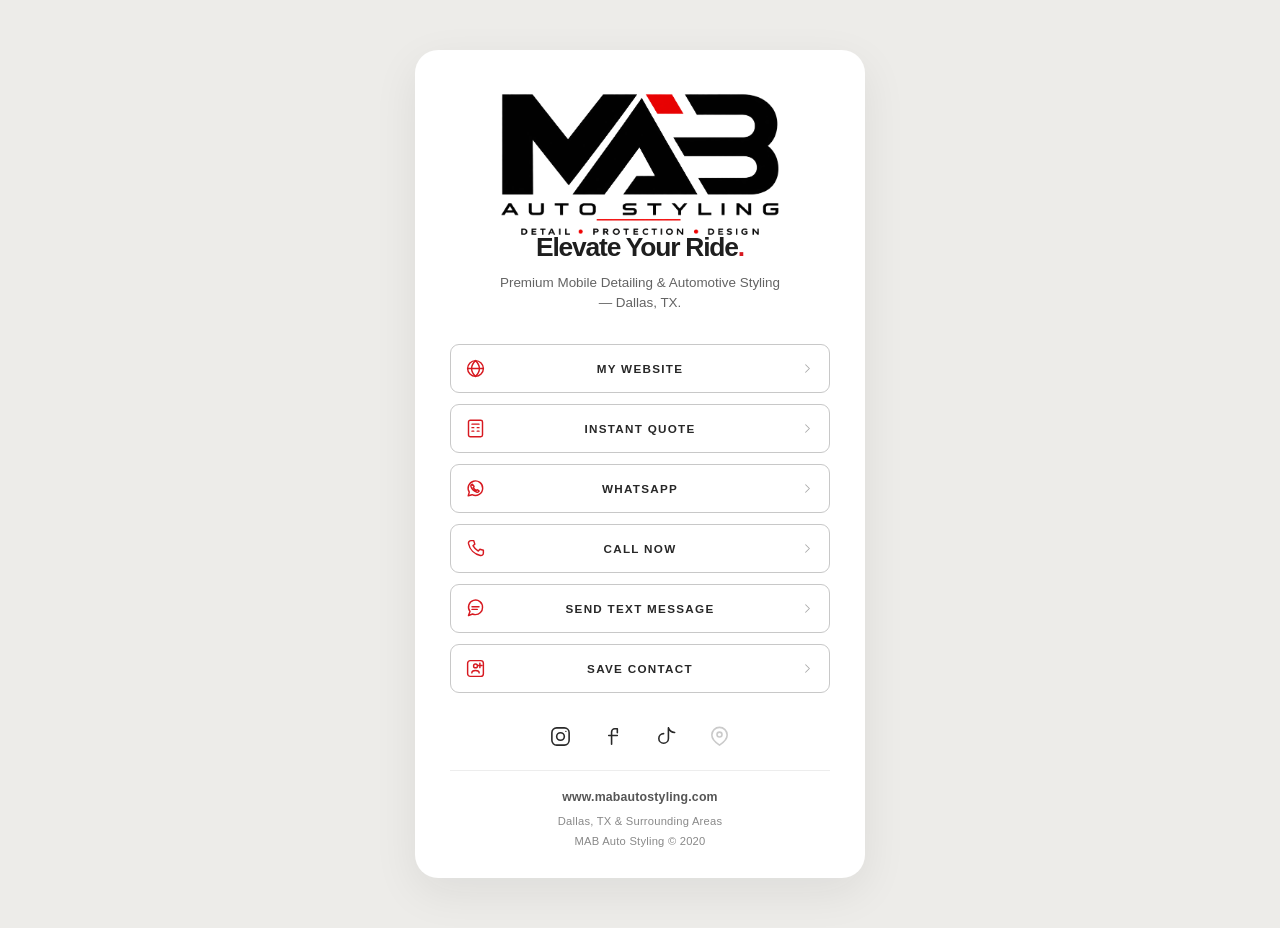
==== commit 0972ad22: "New MAB Auto Styling Website" ====
--- a/index.html
+++ b/index.html
@@ -1,115 +1,95 @@
-<!DOCTYPE html>
-
+<!doctype html>
 <html lang="en">
 <head>
-<meta charset="utf-8"/><meta content="width=device-width,initial-scale=1" name="viewport"/>
-<meta content="#f6f6f3" name="theme-color"/><meta content="Premium mobile auto detailing, ceramic coating, paint correction and automotive styling in Dallas, TX. Request a free quote from MAB Auto Styling." name="description"/>
-<title>MAB Auto Styling | Mobile Auto Detailing &amp; Styling in Dallas</title>
-<link href="assets/branding/mab-dark.png" rel="icon"/><link href="styles.css" rel="stylesheet"/><script defer="" src="main.js"></script>
+  <meta charset="utf-8">
+  <meta name="viewport" content="width=device-width, initial-scale=1">
+  <meta name="theme-color" content="#f0efec">
+  <meta name="description" content="MAB Auto Styling — Premium mobile detailing and automotive styling in Dallas, Texas and surrounding areas. Call, text, or get in touch on WhatsApp.">
+  <meta property="og:type" content="website">
+  <meta property="og:title" content="MAB Auto Styling | Elevate Your Ride">
+  <meta property="og:description" content="Premium Mobile Detailing & Automotive Styling — Dallas, TX.">
+  <meta property="og:image" content="assets/images/logo-negro.png">
+  <title>MAB Auto Styling | Elevate Your Ride</title>
+  <link rel="icon" href="assets/images/favicon.svg" type="image/svg+xml">
+  <link rel="stylesheet" href="css/style.css">
+  <script src="js/main.js" defer></script>
 </head>
 <body>
-<a class="skip-link" href="#main">Skip to content</a>
+  <div class="page-shell">
+    <main class="profile-card" id="main">
+      <header class="brand">
+        <img class="brand-logo" src="assets/images/logo-negro.png" alt="MAB Auto Styling — Detail • Protection • Design" width="1774" height="887">
+        <h1>Elevate Your Ride<span class="red-dot">.</span></h1>
+        <p>Premium Mobile Detailing &amp; Automotive Styling <span class="area">— Dallas, TX.</span></p>
+      </header>
 
-<header class="site-header" id="top"><a aria-label="MAB Auto Styling Home" class="brand" href="index.html"><img alt="MAB Auto Styling — Detail Protection Design" src="assets/branding/mab-dark.png"/></a>
-<nav aria-label="Main navigation" class="desktop-nav"><a href="#services">Services</a><a href="#work">Our Work</a><a href="#about">The Studio</a><a href="#packages">Packages</a><a href="#contact">Contact</a></nav>
-<div class="header-actions"><a aria-label="Ver resumen en español" class="language" href="es.html" lang="es">ES <span aria-hidden="true">↗</span></a><a class="button button-dark header-cta" href="#contact" rel="noopener" target="_blank">Contact us <span>↗</span></a><button aria-controls="mobile-menu" aria-expanded="false" aria-label="Open navigation" class="menu-toggle"><span></span><span></span></button></div>
-</header>
-<nav aria-label="Mobile navigation" class="mobile-nav" hidden="" id="mobile-menu"><a href="#services">Services</a><a href="#work">Our Work</a><a href="#about">The Studio</a><a href="#packages">Packages</a><a href="es.html">Español</a><a href="#contact">Contact</a></nav>
-<main id="main">
-<section aria-labelledby="hero-title" class="hero"><div class="hero-copy"><p class="eyebrow"><span class="red-square"></span> DALLAS, TEXAS &amp; SURROUNDING AREAS</p><h1 id="hero-title">A BETTER<br/>WAY TO <em>CARE.</em></h1><p class="hero-subtitle">Refined automotive detailing, protection, and styling. Delivered to your driveway.</p><div class="hero-buttons"><a class="button button-red" href="#services">Explore services <span>↗</span></a><a class="text-link" href="#work">Discover our work <span>↗</span></a></div><div class="hero-bottom"><span>01 / 05</span><span>DETAIL · PROTECTION · DESIGN</span></div></div><div class="hero-photo" style="background:#eac329"><img alt="Yellow Ferrari detailed by MAB Auto Styling in a garage" fetchpriority="high" src="assets/portfolio/ferrari-yellow.webp"/><div class="hero-image-label"><span>DETAIL • PROTECTION • DESIGN</span><span>↓</span></div></div></section>
-<div aria-label="Detail, Protection, Design" class="marquee"><span>PRECISION IN EVERY DETAIL</span><span class="marquee-dot">✳</span><span>CARE WITHOUT COMPROMISE</span><span class="marquee-dot">✳</span><span>DETAIL. PROTECTION. DESIGN.</span></div>
-<section class="intro section-container" id="about"><div><p class="eyebrow">01 / WHAT DRIVES US</p><h2>PASSION IS IN<br/><em>THE DETAILS.</em></h2></div><div class="intro-right"><p>Built from a genuine passion for cars, MAB Auto Styling brings meticulous care, thoughtful protection, and personal service to vehicles across Dallas.</p><p>From everyday maintenance to a complete transformation, every vehicle deserves its own approach.</p><a class="underlined-link" href="#contact">Get to know MAB <span>↗</span></a></div></section>
-<section class="services section-container" id="services"><div class="section-heading"><div><p class="eyebrow">02 / THE EXPERTISE</p><h2>WHAT WE DO<span class="red-period">.</span></h2></div><p>Care, protection and customization — thoughtfully tailored to your vehicle.</p></div>
-<div class="service-list"><a class="service-row" data-service="Auto Detailing" href="#quote"><span class="service-index">01</span><span class="service-name">Auto Detailing</span><span class="service-tag">CARE</span><span class="service-arrow">↗</span></a><a class="service-row" data-service="Ceramic Coating" href="#quote"><span class="service-index">02</span><span class="service-name">Ceramic Coating</span><span class="service-tag">PROTECTION</span><span class="service-arrow">↗</span></a><a class="service-row" data-service="Paint Correction" href="#quote"><span class="service-index">03</span><span class="service-name">Paint Correction</span><span class="service-tag">FINISH</span><span class="service-arrow">↗</span></a><a class="service-row" data-service="Window Tint" href="#quote"><span class="service-index">04</span><span class="service-name">Window Tint</span><span class="service-tag">COMFORT</span><span class="service-arrow">↗</span></a><a class="service-row" data-service="Paint Protection Film" href="#quote"><span class="service-index">05</span><span class="service-name">Paint Protection Film</span><span class="service-tag">PROTECTION</span><span class="service-arrow">↗</span></a><a class="service-row" data-service="Vinyl Wrap &amp; Decals" href="#quote"><span class="service-index">06</span><span class="service-name">Vinyl Wrap &amp; Decals</span><span class="service-tag">DESIGN</span><span class="service-arrow">↗</span></a></div><p class="service-extra">ALSO AVAILABLE <span>Headlight restoration · Engine bay detailing · Windshield coating · Clay bar &amp; paint decontamination</span></p></section>
-<section class="feature-break"><div class="feature-image"><img alt="Olive Porsche with glossy paint reflecting detailing lights" loading="lazy" src="assets/portfolio/porsche-olive.webp" style="object-position:50% 56%"/></div><div class="feature-copy"><p class="eyebrow light">DETAILS MAKE THE DIFFERENCE</p><h2>NOT JUST CLEAN.<br/><em>EXCEPTIONAL.</em></h2><p>We believe outstanding automotive care is measured in the details most people overlook.</p><a class="button button-outline" href="#work">See the results <span>↗</span></a></div></section>
-<section class="work section-container" id="work"><div class="section-heading"><div><p class="eyebrow">03 / SELECTED PROJECTS</p><h2>REAL WORK.<br/>REAL RESULTS<span class="red-period">.</span></h2></div><p>A closer look at the finishes, interiors and transformations in our project collection.</p></div><div class="work-grid"><figure class="work-card work-large"><img alt="BMW SUV — professional mobile detailing" decoding="async" loading="lazy" src="assets/portfolio/bmw-suv.webp"/><figcaption><strong>BMW SUV · Detail</strong><span>01 / DETAIL</span></figcaption></figure><figure class="work-card"><img alt="White Porsche GTS 4.0 detailed in a driveway" decoding="async" loading="lazy" src="assets/portfolio/porsche-white.webp"/><figcaption><strong>Porsche · Mobile Care</strong><span>02 / DETAIL</span></figcaption></figure><figure class="work-card"><img alt="Red SUV chrome delete before and after" decoding="async" loading="lazy" src="assets/portfolio/chrome-delete-before-after.webp"/><figcaption><strong>Chrome Delete</strong><span>03 / CUSTOM STYLING</span></figcaption></figure><figure class="work-card"><img alt="Olive Porsche at the end of a detailing service" decoding="async" loading="lazy" src="assets/portfolio/porsche-olive.webp"/><figcaption><strong>Porsche · Finish</strong><span>04 / FINISH</span></figcaption></figure><figure class="work-card"><img alt="Black car paint correction comparison" decoding="async" loading="lazy" src="assets/portfolio/paint-correction-before-after.webp"/><figcaption><strong>Paint Correction</strong><span>05 / RESULTS</span></figcaption></figure><figure class="work-card"><img alt="White Mercedes SUV with license plate masked" decoding="async" loading="lazy" src="assets/portfolio/mercedes-white.webp"/><figcaption><strong>Mercedes · Mobile Detail</strong><span>06 / MOBILE</span></figcaption></figure><figure class="work-card"><img alt="Yellow Ferrari after detailing" decoding="async" loading="lazy" src="assets/portfolio/ferrari-yellow.webp"/><figcaption><strong>Ferrari · Premium Care</strong><span>07 / PREMIUM</span></figcaption></figure></div><p class="gallery-note">Selected MAB Auto Styling projects. Photos lightly retouched for presentation; identifying license plates are concealed.</p></section>
-<section class="packages section-container" id="packages"><div class="section-heading"><div><p class="eyebrow">04 / DETAILING PACKAGES</p><h2>THE RIGHT CARE<br/>FOR YOUR CAR<span class="red-period">.</span></h2></div><p>Transparent starting prices. Final quotes depend on vehicle size and condition.</p></div><div class="package-grid"><article class="package"><span class="package-number">01 / MAINTENANCE</span><h3>Super Wash</h3><p>For newer, well-maintained or previously detailed vehicles. An exterior wash and light interior refresh.</p><div class="package-price">$79 <small>starting at</small></div><span class="package-time">45–75 min estimated</span><a class="package-link" data-service="Super Wash" href="#quote">Request appointment ↗</a></article><article class="package"><span class="package-number">02 / INTERIOR ONLY</span><h3>Full Interior</h3><p>Deep interior cleaning with shampoo, extraction, targeted stain treatment and surface care.</p><div class="package-price">$179 <small>starting at</small></div><span class="package-time">3–5 hr estimated</span><a class="package-link" data-service="Full Interior" href="#quote">Request appointment ↗</a></article><article class="package featured"><span class="package-number">03 / COMPLETE CARE</span><h3>Premium Detail</h3><p>Thorough interior and exterior detailing with paint decontamination and finish protection.</p><div class="package-price">$249 <small>starting at</small></div><span class="package-time">4–6 hr estimated</span><a class="package-link" data-service="Premium Detail" href="#quote">Request appointment ↗</a></article><article class="package"><span class="package-number">04 / PAINT ENHANCEMENT</span><h3>Ultimate Detail</h3><p>Complete care with a one-step paint enhancement and upgraded paint protection.</p><div class="package-price">$399 <small>starting at</small></div><span class="package-time">6–9 hr estimated</span><a class="package-link" data-service="Ultimate Detail" href="#quote">Request appointment ↗</a></article></div><p class="package-note">Signature Detail: package details and price pending final approval. Super Wash is not intended for heavily soiled vehicles or deep restoration.</p></section>
+      <nav class="quick-links" aria-label="Contact MAB Auto Styling">
+        <a class="link-btn" href="website.html" aria-label="Visit our full website">
+          <svg viewBox="0 0 24 24" aria-hidden="true"><circle cx="12" cy="12" r="9"/><path d="M3 12h18M12 3c3 3 4.5 6 4.5 9S15 18 12 21c-3-3-4.5-6-4.5-9S9 6 12 3Z"/></svg>
+          <span>MY WEBSITE</span>
+          <svg class="end-icon" viewBox="0 0 24 24" aria-hidden="true"><path d="m9 18 6-6-6-6"/></svg>
+        </a>
+        <a class="link-btn" href="calculator.html" aria-label="Get an instant detailing price estimate">
+          <svg viewBox="0 0 24 24" aria-hidden="true"><rect x="4" y="2.5" width="16" height="19" rx="2"/><path d="M8 7h8M8 11h2m4 0h2M8 15h2m4 0h2"/></svg>
+          <span>INSTANT QUOTE</span>
+          <svg class="end-icon" viewBox="0 0 24 24" aria-hidden="true"><path d="m9 18 6-6-6-6"/></svg>
+        </a>
+        <button class="link-btn" type="button" data-open="whatsapp">
+          <svg viewBox="0 0 24 24" aria-hidden="true"><path d="M20.2 11.8a8.3 8.3 0 0 1-12.1 7.3L3.7 20.3l1.2-4.2a8.3 8.3 0 1 1 15.3-4.3Z"/><path d="M8.5 8.2c.2-.3.5-.4.8-.2l1 1.6c.1.2 0 .5-.2.7l-.6.6c.8 1.5 1.8 2.6 3.4 3.4l.6-.6c.2-.2.5-.3.7-.2l1.6 1c.3.2.3.6.1.8-.7.9-1.6 1.3-2.7.9-2.7-.9-5.5-3.8-6.4-6.4-.3-1 .1-2 1.7-2.6Z"/></svg>
+          <span>WHATSAPP</span>
+          <svg class="end-icon" viewBox="0 0 24 24" aria-hidden="true"><path d="m9 18 6-6-6-6"/></svg>
+        </button>
+        <button class="link-btn" type="button" data-open="call">
+          <svg viewBox="0 0 24 24" aria-hidden="true"><path d="M7 3h3l1.2 4-2.1 1.8a15 15 0 0 0 6.1 6.1L17 12.8l4 1.2v3c0 2-1.5 3.4-3.5 3A17.5 17.5 0 0 1 4 6.5C3.7 4.5 5 3 7 3Z"/></svg>
+          <span>CALL NOW</span>
+          <svg class="end-icon" viewBox="0 0 24 24" aria-hidden="true"><path d="m9 18 6-6-6-6"/></svg>
+        </button>
+        <a class="link-btn" href="sms:+14698832177" aria-label="Send an SMS text message to MAB Auto Styling">
+          <svg viewBox="0 0 24 24" aria-hidden="true"><path d="M20 11a8 8 0 0 1-8 8c-1.2 0-2.3-.2-3.3-.7L4 20l1.7-4.7A8 8 0 1 1 20 11Z"/><path d="M8 10h8M8 13h6"/></svg>
+          <span>SEND TEXT MESSAGE</span>
+          <svg class="end-icon" viewBox="0 0 24 24" aria-hidden="true"><path d="m9 18 6-6-6-6"/></svg>
+        </a>
+        <a class="link-btn" href="assets/contact/MAB-Auto-Styling.vcf" download="MAB-Auto-Styling.vcf" aria-label="Download MAB Auto Styling contact card">
+          <svg viewBox="0 0 24 24" aria-hidden="true"><rect x="3" y="3" width="18" height="18" rx="3"/><circle cx="12" cy="9" r="2.2"/><path d="M7.8 17c0-3.7 8.4-3.7 8.4 0M17 6v5M14.5 8.5h5"/></svg>
+          <span>SAVE CONTACT</span>
+          <svg class="end-icon" viewBox="0 0 24 24" aria-hidden="true"><path d="m9 18 6-6-6-6"/></svg>
+        </a>
+      </nav>
 
-<section aria-labelledby="contact-title" class="contact" id="contact">
-<div class="section-container contact-section">
-<div class="contact-heading">
-<div>
-<p class="eyebrow light">05 / CONTACT &amp; FREE QUOTE</p>
-<h2 id="contact-title">YOUR CAR.<br/><em>OUR PASSION.</em></h2>
-<p>Beautiful cars deserve thoughtful care. Tell us about your vehicle — we’ll help you find the right service.</p>
-</div>
-<div class="contact-info-line"><span>DALLAS, TX &amp; SURROUNDING AREAS</span><span>MON–SAT · 8 AM–6 PM · BY APPOINTMENT</span></div>
-</div>
-<div aria-label="Direct contact options" class="contact-ways">
-<a aria-label="Call MAB Auto Styling at 469 389 0809" class="contact-method" href="tel:+14693890809">
-<svg aria-hidden="true" viewbox="0 0 24 24"><path d="M22 16.9v3a2 2 0 0 1-2.2 2 19.8 19.8 0 0 1-8.6-3.1 19.4 19.4 0 0 1-6-6 19.8 19.8 0 0 1-3.1-8.7A2 2 0 0 1 4.1 2h3a2 2 0 0 1 2 1.7c.13.96.37 1.9.72 2.79a2 2 0 0 1-.45 2.11L8.1 9.9a16 16 0 0 0 6 6l1.3-1.27a2 2 0 0 1 2.1-.46c.9.35 1.83.6 2.79.72a2 2 0 0 1 1.71 2Z"></path></svg>
-<span><strong>CALL NOW</strong><small>(469) 389-0809</small></span><b aria-hidden="true">↗</b>
-</a>
-<a aria-label="Send an SMS to MAB Auto Styling at 469 389 0809" class="contact-method" href="sms:+14693890809">
-<svg aria-hidden="true" viewbox="0 0 24 24"><path d="M21 11.5a8.4 8.4 0 0 1-.9 3.8 8.5 8.5 0 0 1-7.6 4.7 8.4 8.4 0 0 1-3.8-.9L3 21l1.9-5.7A8.4 8.4 0 0 1 4 11.5a8.5 8.5 0 0 1 8.5-8.5H13a8.5 8.5 0 0 1 8 8.5Z"></path></svg>
-<span><strong>SEND TEXT MESSAGE</strong><small>SMS · (469) 389-0809</small></span><b aria-hidden="true">↗</b>
-</a>
-<a aria-label="Message MAB Auto Styling on WhatsApp" class="contact-method whatsapp-method" href="https://wa.me/14698832177" rel="noopener noreferrer" target="_blank">
-<svg aria-hidden="true" viewbox="0 0 24 24"><path d="M21 11.5a8.4 8.4 0 0 1-.9 3.8 8.5 8.5 0 0 1-7.6 4.7 8.4 8.4 0 0 1-3.8-.9L3 21l1.9-5.7A8.4 8.4 0 0 1 4 11.5a8.5 8.5 0 0 1 8.5-8.5H13a8.5 8.5 0 0 1 8 8.5Z"></path><path d="M9 8.7c.6 2.7 2.6 4.7 5.3 5.3l1.4-1.1"></path></svg>
-<span><strong>WHATSAPP</strong><small>(469) 883-2177</small></span><b aria-hidden="true">↗</b>
-</a>
-</div>
-<div class="quote-layout" id="quote">
-<aside class="quote-aside">
-<p class="eyebrow light">TELL US ABOUT YOUR CAR</p>
-<h3>GET A<br/><em>FREE QUOTE.</em></h3>
-<p>Share what your vehicle needs. We’ll review the details and reach out with the next steps.</p>
-<div class="quote-divider"></div>
-<p class="quote-small-label">HOW IT WORKS</p>
-<ol class="quote-steps"><li>Tell us about your vehicle</li><li>Choose your services</li><li>We review and respond</li></ol>
-<div class="quote-business">
-<span>MONDAY – SATURDAY · BY APPOINTMENT ONLY</span>
-<span>8:00 AM – 6:00 PM · SUNDAY CLOSED</span>
-<span>DALLAS, TEXAS &amp; SURROUNDING AREAS</span>
-<a href="mailto:mabautodetail@gmail.com">mabautodetail@gmail.com</a>
-</div>
-</aside>
-<div class="quote-form-panel">
-<div class="quote-form-head"><p class="eyebrow">CONTACT FORM / 01</p><h3>REQUEST YOUR QUOTE</h3><p>Fields marked * are required.</p></div>
-<form id="quote-form" novalidate="">
-<div aria-hidden="true" class="quote-honeypot"><label for="website-fax">Fax / Leave blank</label><input autocomplete="off" id="website-fax" name="websiteFax" tabindex="-1" type="text"/></div>
-<div class="form-grid">
-<div class="form-field"><label for="fullName">Full Name <span>*</span></label><input autocomplete="name" id="fullName" maxlength="100" name="fullName" placeholder="Your full name" required="" type="text"/></div>
-<div class="form-field"><label for="email">Email <span>*</span></label><input autocomplete="email" id="email" maxlength="254" name="email" placeholder="name@example.com" required="" type="email"/></div>
-<div class="form-field"><label for="phone">Phone <span class="optional">(Optional)</span></label><input autocomplete="tel" id="phone" inputmode="tel" maxlength="30" name="phone" placeholder="(469) 555-0123" type="tel"/></div>
-<div class="form-field"><label for="vehicle">Year, Make &amp; Model <span>*</span></label><input id="vehicle" maxlength="120" name="vehicle" placeholder="2023 Toyota Camry" required="" type="text"/></div>
-</div>
-<fieldset class="service-fieldset"><legend>Interior Services</legend><p class="checkbox-hint">Select all that apply</p>
-<div class="check-grid">
-<label><input name="interiorServices" type="checkbox" value="Basic Interior Cleaning"/><span>Basic Interior Cleaning</span></label>
-<label><input name="interiorServices" type="checkbox" value="Interior Deep Cleaning"/><span>Interior Deep Cleaning</span></label>
-<label><input name="interiorServices" type="checkbox" value="Seat Shampoo"/><span>Seat Shampoo</span></label>
-<label><input name="interiorServices" type="checkbox" value="Carpet Cleaning"/><span>Carpet Cleaning</span></label>
-<label><input name="interiorServices" type="checkbox" value="Leather Cleaning &amp; Conditioning"/><span>Leather Cleaning &amp; Conditioning</span></label>
-<label><input name="interiorServices" type="checkbox" value="Pet Hair Removal"/><span>Pet Hair Removal</span></label>
-<label><input name="interiorServices" type="checkbox" value="Other"/><span>Other</span></label>
-</div>
-</fieldset>
-<fieldset class="service-fieldset"><legend>Exterior Services</legend><p class="checkbox-hint">Select all that apply</p>
-<div class="check-grid">
-<label><input name="exteriorServices" type="checkbox" value="Exterior Hand Wash"/><span>Exterior Hand Wash</span></label>
-<label><input name="exteriorServices" type="checkbox" value="Wash &amp; Wax"/><span>Wash &amp; Wax</span></label>
-<label><input name="exteriorServices" type="checkbox" value="Full Exterior Detail"/><span>Full Exterior Detail</span></label>
-<label><input name="exteriorServices" type="checkbox" value="Paint Decontamination"/><span>Paint Decontamination</span></label>
-<label><input name="exteriorServices" type="checkbox" value="Paint Protection"/><span>Paint Protection</span></label>
-<label><input name="exteriorServices" type="checkbox" value="Full Detail Package"/><span>Full Detail Package</span></label>
-<label><input name="exteriorServices" type="checkbox" value="Other"/><span>Other</span></label>
-</div>
-</fieldset>
-<div class="form-field message-field"><label for="message">Message <span class="optional">(Optional)</span></label><textarea id="message" maxlength="2000" name="message" placeholder="Tell us more about your vehicle, its condition, or the service you have in mind..." rows="5"></textarea></div>
-<label class="consent-row"><input id="smsConsent" name="smsConsent" type="checkbox" value="true"/><span>I agree to receive text messages and calls from MAB Auto Styling about my quote and requested services. Message frequency varies. Message and data rates may apply. Reply STOP to opt out or HELP for help.</span></label>
-<p class="legal-links">Read our <a href="privacy.html" rel="noopener" target="_blank">Privacy Policy</a> and <a href="terms.html" rel="noopener" target="_blank">Terms &amp; Conditions</a>. Consent is optional and not required to submit a quote request.</p>
-<div class="challenge-wrap"><div aria-label="Bot protection challenge" id="turnstile-widget"></div><p class="challenge-info" id="turnstile-status" role="status">Checking secure form availability…</p></div>
-<div aria-live="polite" class="quote-status" hidden="" id="quote-status" role="status"></div>
-<button class="button button-red quote-submit" disabled="" id="quote-submit" type="submit">GET A FREE QUOTE <span aria-hidden="true">↗</span></button>
-<p class="submit-note">Your request will be submitted securely. No automatic WhatsApp or email app redirect.</p>
-</form>
-</div>
-</div>
-</div>
-</section>
-<div aria-label="Quick contact options" class="mobile-contact-bar"><a href="tel:+14693890809">☎ CALL</a><a href="sms:+14693890809">✉ TEXT</a><a href="https://wa.me/14698832177" rel="noopener noreferrer" target="_blank">◉ WHATSAPP</a></div>
+      <section class="socials" aria-label="Social media">
+        <a class="social-link" href="https://www.instagram.com/mabautostyling" target="_blank" rel="noopener noreferrer" aria-label="Visit MAB Auto Styling on Instagram" title="Instagram">
+          <svg viewBox="0 0 24 24" aria-hidden="true"><rect x="3" y="3" width="18" height="18" rx="5"/><circle cx="12" cy="12" r="4"/><circle cx="17.6" cy="6.7" r=".7" fill="currentColor" stroke="none"/></svg>
+        </a>
+        <a class="social-link" href="https://www.facebook.com/share/1FHX7uxnk7/?mibextid=wwXIfr" target="_blank" rel="noopener noreferrer" aria-label="Visit MAB Auto Styling on Facebook" title="Facebook: MAB Auto Styling"><svg viewBox="0 0 24 24" aria-hidden="true"><path d="M15.5 4h-2.3a3.2 3.2 0 0 0-3.2 3.2V20M7 11h9M16 4v4"/></svg></a>
+        <a class="social-link" href="https://www.tiktok.com/@mabautostyling" target="_blank" rel="noopener noreferrer" aria-label="Visit MAB Auto Styling on TikTok (@mabautostyling)" title="TikTok: @mabautostyling"><svg viewBox="0 0 24 24" aria-hidden="true"><path d="M14 3v11a5 5 0 1 1-5-5M14 3c1.2 3 3.5 4.7 6.5 4.8"/></svg></a>
+        <span class="social-link inactive" aria-label="Google Business Profile — coming soon" title="Google Business Profile — coming soon"><svg viewBox="0 0 24 24" aria-hidden="true"><path d="M20 10.5c0 5.4-8 10.5-8 10.5S4 15.9 4 10.5a8 8 0 1 1 16 0Z"/><circle cx="12" cy="10" r="2.6"/></svg></span>
+      </section>
+      <footer class="footer"><p class="web-address">www.mabautostyling.com</p><p>Dallas, TX &amp; Surrounding Areas</p><p>MAB Auto Styling © 2020</p></footer>
+    </main>
+  </div>
 
-</main>
-<footer class="footer section-container"><img alt="MAB Auto Styling" src="assets/branding/mab-dark.png"/><div><span>DETAIL · PROTECTION · DESIGN</span><span>© <span id="year">2026</span> MAB Auto Styling</span></div><div class="footer-links"><a href="es.html">Español ↗</a><a href="#top">Back to top ↑</a><a href="privacy.html">Privacy</a><a href="terms.html">Terms</a></div></footer>
-<script defer="" src="quote.js"></script></body></html>
+  <dialog id="whatsapp-dialog" class="modal" aria-labelledby="wa-title">
+    <div class="modal-head"><h2 id="wa-title">Contact on WhatsApp</h2><button type="button" class="close-btn" data-close aria-label="Close">×</button></div>
+    <p class="modal-hint">Choose your language and request type.<br><span lang="es">Selecciona tu idioma y el motivo de contacto.</span></p>
+    <form id="whatsapp-form" class="modal-form">
+      <fieldset><legend>Language / Idioma</legend><div class="choice-row">
+        <label class="choice"><input type="radio" name="language" value="en" checked><span>🇺🇸 English</span></label>
+        <label class="choice"><input type="radio" name="language" value="es"><span>🇪🇸 Español</span></label>
+      </div></fieldset>
+      <fieldset><legend>Request / Solicitud</legend><div class="choice-stack">
+        <label class="choice"><input type="radio" name="request" value="quote" checked><span data-lang-en="Request a quote" data-lang-es="Solicitar cotización">Request a quote</span></label>
+        <label class="choice"><input type="radio" name="request" value="appointment"><span data-lang-en="Schedule an appointment" data-lang-es="Agendar una cita">Schedule an appointment</span></label>
+      </div></fieldset>
+      <div class="message-preview"><span class="preview-label">MESSAGE PREVIEW / VISTA PREVIA</span><p id="message-preview" aria-live="polite"></p></div>
+      <button class="primary-action" type="submit" id="wa-submit">OPEN WHATSAPP</button>
+    </form>
+  </dialog>
+
+  <dialog id="call-dialog" class="modal" aria-labelledby="call-title">
+    <div class="modal-head"><h2 id="call-title">Call MAB Auto Styling</h2><button type="button" class="close-btn" data-close aria-label="Close">×</button></div>
+    <p class="call-number">(469) 883-2177</p>
+    <p class="modal-hint">Tap below to open your phone dialer.</p>
+    <a class="primary-action" href="tel:+14698832177">CALL NOW</a>
+  </dialog>
+</body>
+</html>
--- a/css/style.css
+++ b/css/style.css
@@ -0,0 +1,3 @@
+:root{font-family:Inter,ui-sans-serif,-apple-system,BlinkMacSystemFont,"Segoe UI",Arial,sans-serif;color:#1e1e1e;background:#edece9;font-synthesis:none;line-height:1.5}*{box-sizing:border-box}body{margin:0;min-height:100vh;background:#edece9}body::before{content:"";position:fixed;inset:0;pointer-events:none;z-index:-1;background:repeating-linear-gradient(112deg,rgba(255,255,255,.20) 0 1px,transparent 1px 16px),linear-gradient(135deg,#f4f3f0 0%,#e8e7e4 52%,#f1f0ed 100%)}button,a{font:inherit}button{cursor:pointer}.page-shell{min-height:100svh;padding:clamp(18px,4vw,50px) 16px;display:flex;justify-content:center;align-items:flex-start}.profile-card{width:min(100%,450px);background:#fff;border:1px solid rgba(255,255,255,.85);border-radius:23px;box-shadow:0 14px 45px rgba(27,27,27,.075);padding:clamp(20px,5vw,36px) clamp(20px,5vw,34px) 24px}.brand{text-align:center}.brand-logo{display:block;width:min(100%,320px);height:auto;margin:-5px auto -10px;object-fit:contain}.brand h1{font-size:clamp(1.35rem,5vw,1.65rem);line-height:1.2;letter-spacing:-.045em;margin:0 0 9px;font-weight:760}.red-dot{color:#d71920}.brand p{max-width:310px;margin:0 auto;color:#636363;font-size:.84rem;line-height:1.5}.area{white-space:nowrap}.quick-links{display:grid;gap:11px;margin-top:31px}.link-btn{position:relative;text-decoration:none;color:#282828;border:1px solid #c8c8c8;background:#fff;min-height:49px;border-radius:9px;display:grid;grid-template-columns:22px 1fr 22px;align-items:center;gap:10px;padding:10px 14px;transition:border-color .2s,box-shadow .2s,transform .2s}.link-btn>span{text-align:center;font-size:.73rem;letter-spacing:.11em;font-weight:720;line-height:1.3}.link-btn small{font-size:.57rem;letter-spacing:.07em;color:#999;display:block;margin-top:2px}.link-btn svg,.social-link svg{width:21px;height:21px;fill:none;stroke:currentColor;stroke-width:1.65;stroke-linecap:round;stroke-linejoin:round}.link-btn>svg:first-child{color:#d71920}.link-btn .end-icon{width:15px;height:15px;color:#acacac;justify-self:end}.link-btn:not(.link-btn-disabled):hover{border-color:#d71920;box-shadow:0 2px 12px rgba(215,25,32,.08);transform:translateY(-1px)}.link-btn-disabled{opacity:.53;cursor:not-allowed;background:#fafafa}.link-btn:focus-visible,.social-link:focus-visible,.close-btn:focus-visible,.primary-action:focus-visible,.choice:focus-within{outline:3px solid rgba(215,25,32,.4);outline-offset:3px}.socials{display:flex;justify-content:center;gap:18px;margin:26px 0 16px}.social-link{width:35px;height:35px;border-radius:50%;display:inline-flex;justify-content:center;align-items:center;color:#292929;text-decoration:none}.social-link:hover{color:#d71920}.social-link.inactive{color:#aaa;opacity:.62;cursor:not-allowed}.social-link svg{width:23px;height:23px}.footer{border-top:1px solid #ededed;padding-top:14px;text-align:center}.footer p{margin:3px 0;color:#898989;font-size:.7rem;letter-spacing:.02em}.modal{width:min(calc(100% - 30px),420px);max-height:min(90vh,800px);overflow-y:auto;border:1px solid #e6e6e6;border-radius:18px;padding:24px;box-shadow:0 18px 65px rgba(0,0,0,.18);color:#242424}.modal::backdrop{background:rgba(17,18,19,.49);backdrop-filter:blur(3px)}.modal-head{display:flex;align-items:flex-start;justify-content:space-between;gap:12px}.modal h2{font-size:1.15rem;line-height:1.35;margin:0;font-weight:750}.close-btn{background:#f5f5f5;border:0;border-radius:50%;width:31px;height:31px;font-size:1.35rem;line-height:1}.modal-hint{color:#696969;font-size:.84rem;margin:10px 0 19px}.modal-form{display:grid;gap:18px}.modal fieldset{min-width:0;margin:0;padding:0;border:0}.modal legend{font-weight:650;font-size:.8rem;margin-bottom:8px}.choice-row{display:grid;grid-template-columns:1fr 1fr;gap:8px}.choice-stack{display:grid;gap:9px}.choice{display:flex;align-items:center;gap:9px;border:1px solid #d3d3d3;border-radius:9px;min-height:44px;padding:9px 10px;font-size:.83rem;cursor:pointer}.choice:has(input:checked){border-color:#d71920;background:#fff7f7}.choice input{accent-color:#d71920;width:16px;height:16px;flex:none}.message-preview{padding:12px 14px;background:#f7f7f7;border-radius:11px}.preview-label{font-size:.64rem;font-weight:740;letter-spacing:.06em;color:#777}.message-preview p{font-size:.84rem;color:#474747;margin:7px 0 0;line-height:1.55}.primary-action{display:block;border:0;border-radius:9px;background:#d71920;color:#fff;text-decoration:none;padding:13px 16px;text-align:center;font-size:.8rem;letter-spacing:.06em;font-weight:740;min-height:46px}.primary-action:hover{background:#b91219}.call-number{text-align:center;font-size:1.55rem;font-weight:780;letter-spacing:-.03em;margin:26px 0 5px}.call-number+.modal-hint{text-align:center;margin-bottom:25px}@media(min-width:700px){.page-shell{align-items:center}}@media(max-width:360px){.profile-card{padding:20px 16px}.link-btn{padding:10px}.socials{gap:10px}}@media(prefers-reduced-motion:reduce){*,*::before,*::after{transition:none!important;animation:none!important}}
+
+.footer .web-address{color:#555;font-size:.77rem;font-weight:600;letter-spacing:.015em;margin-bottom:7px}
